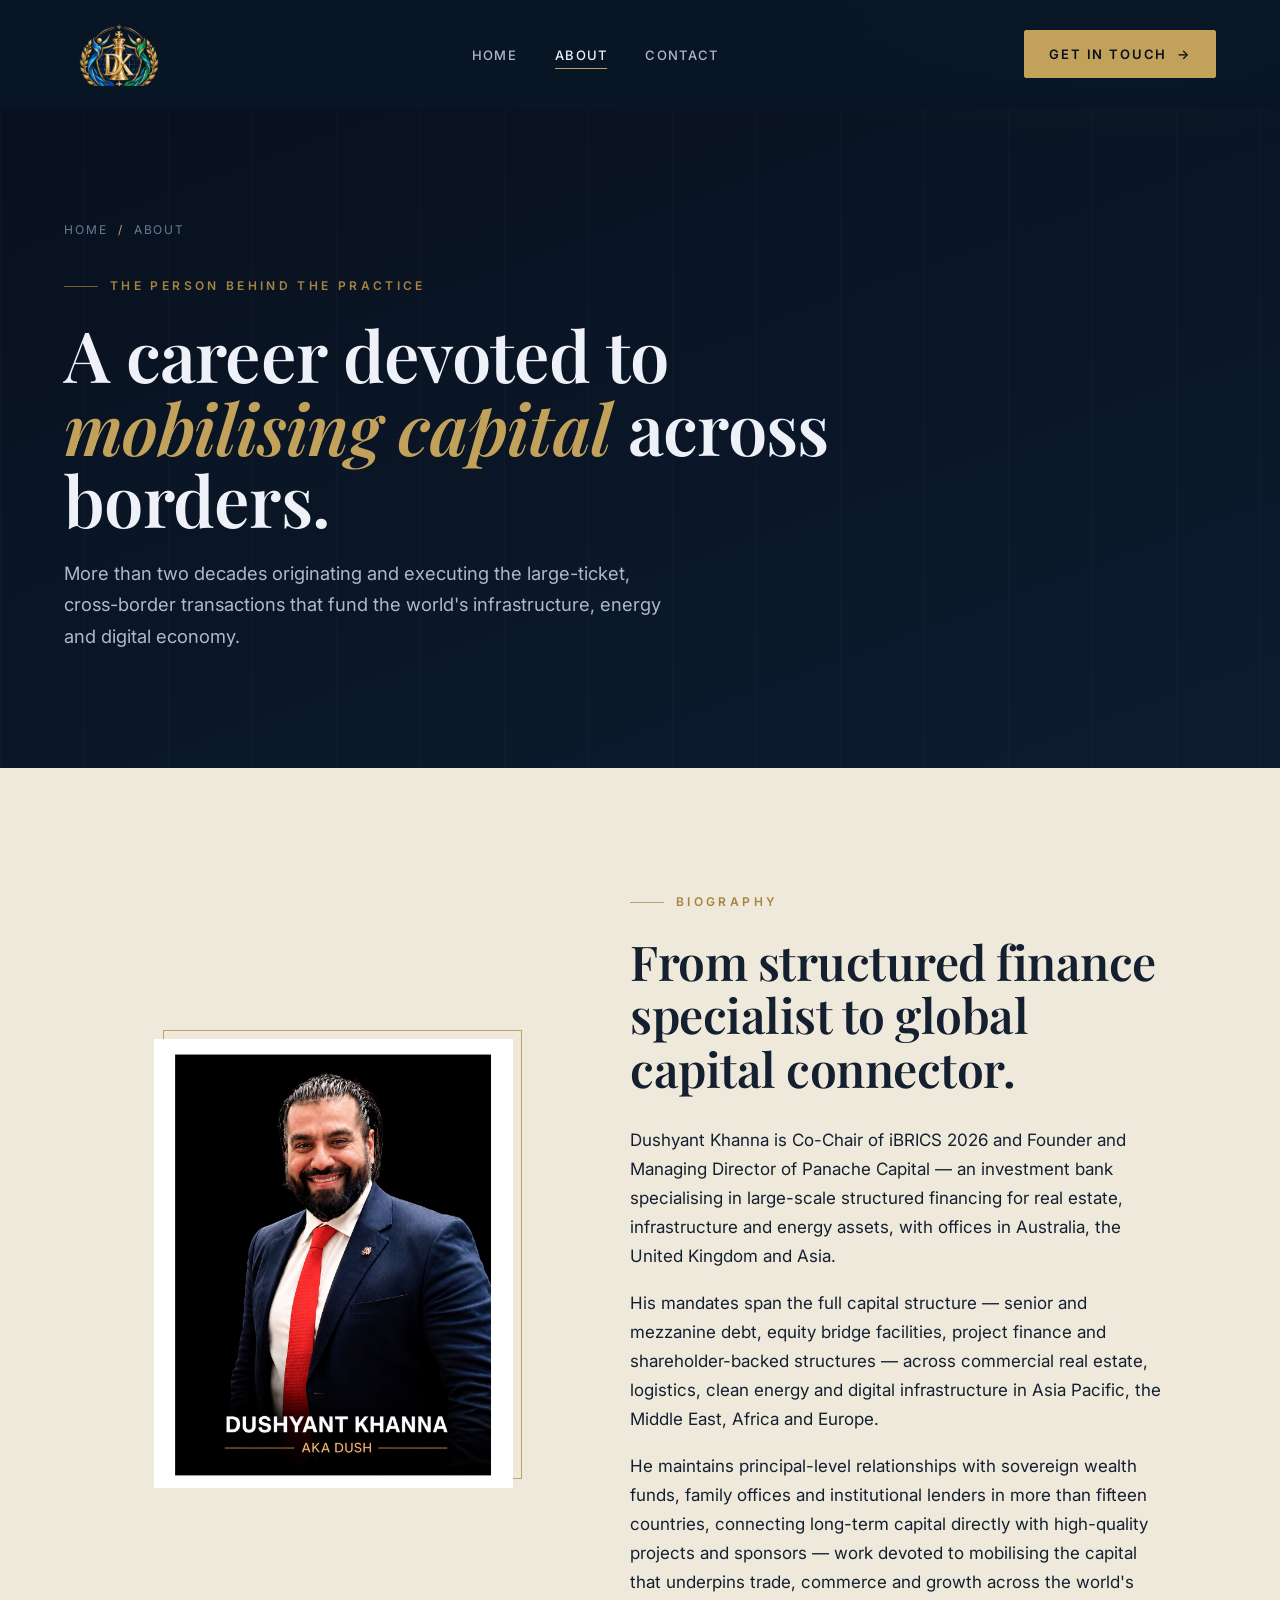
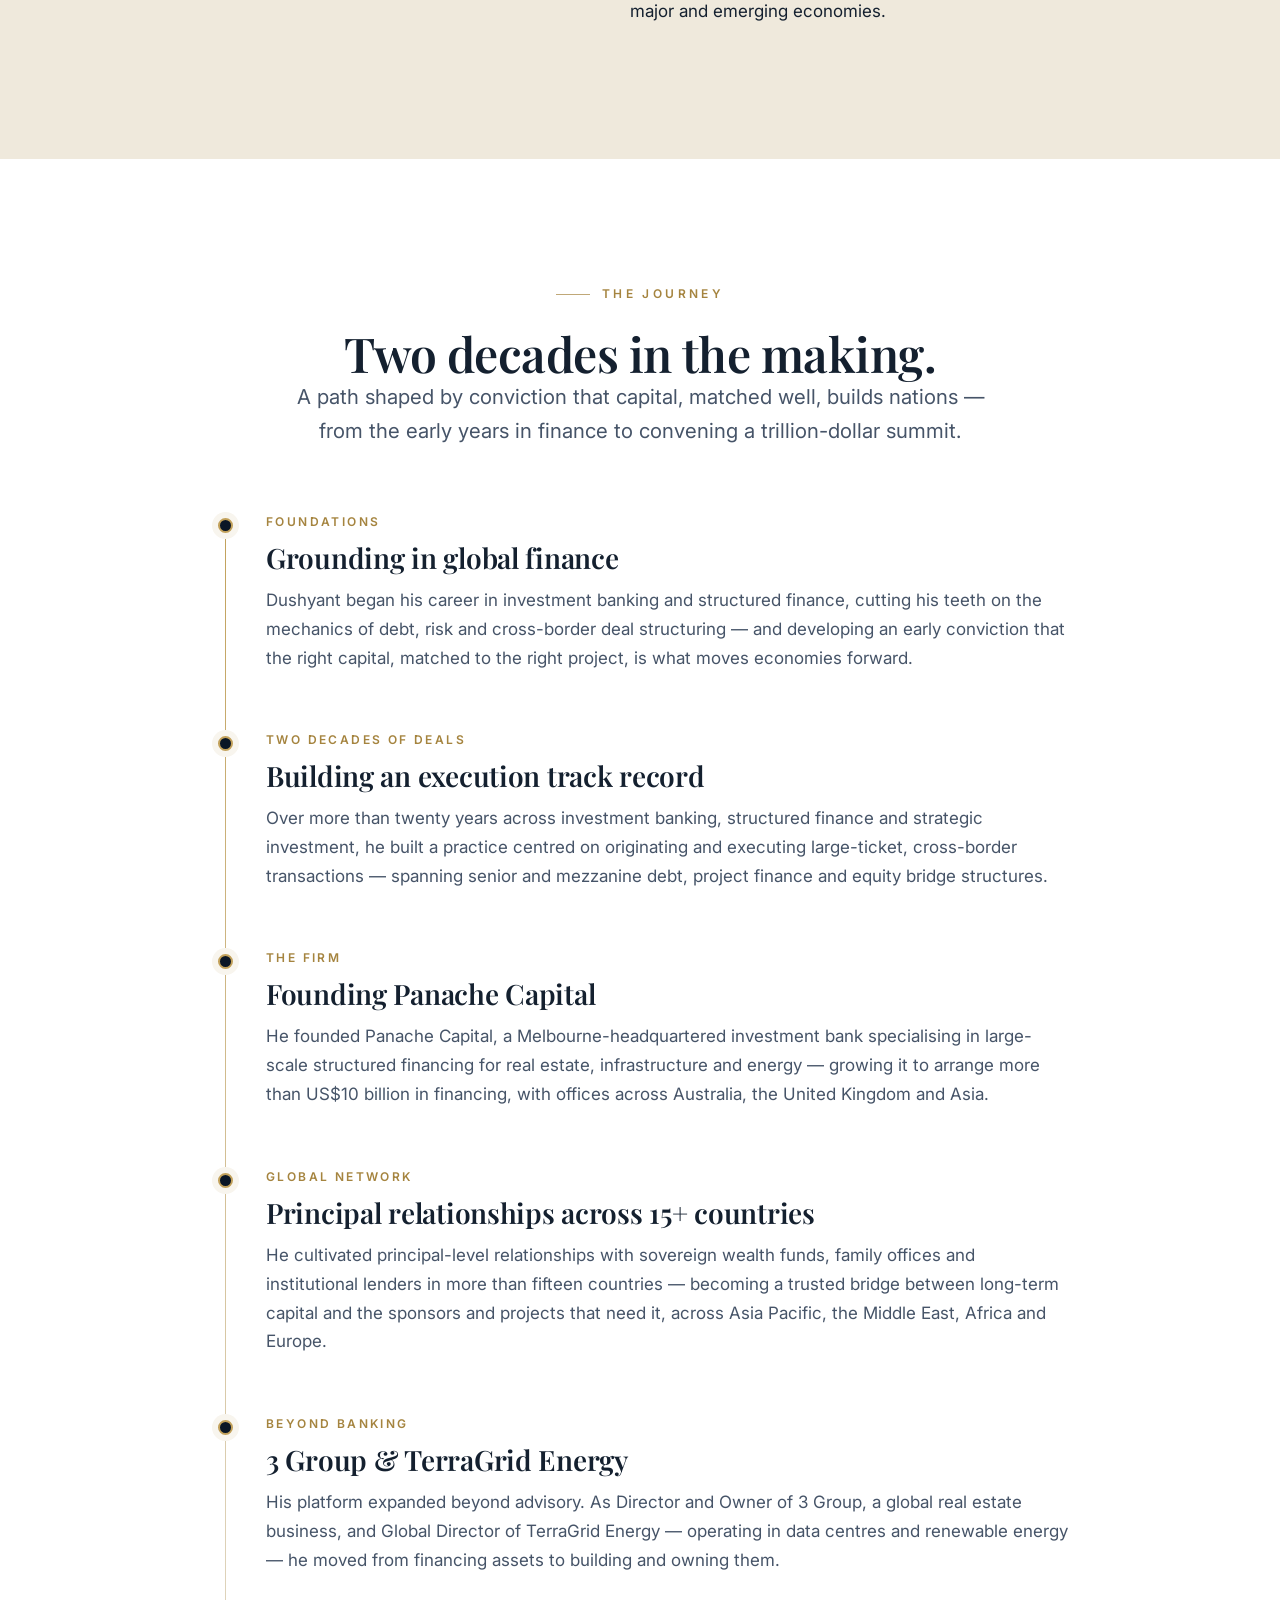
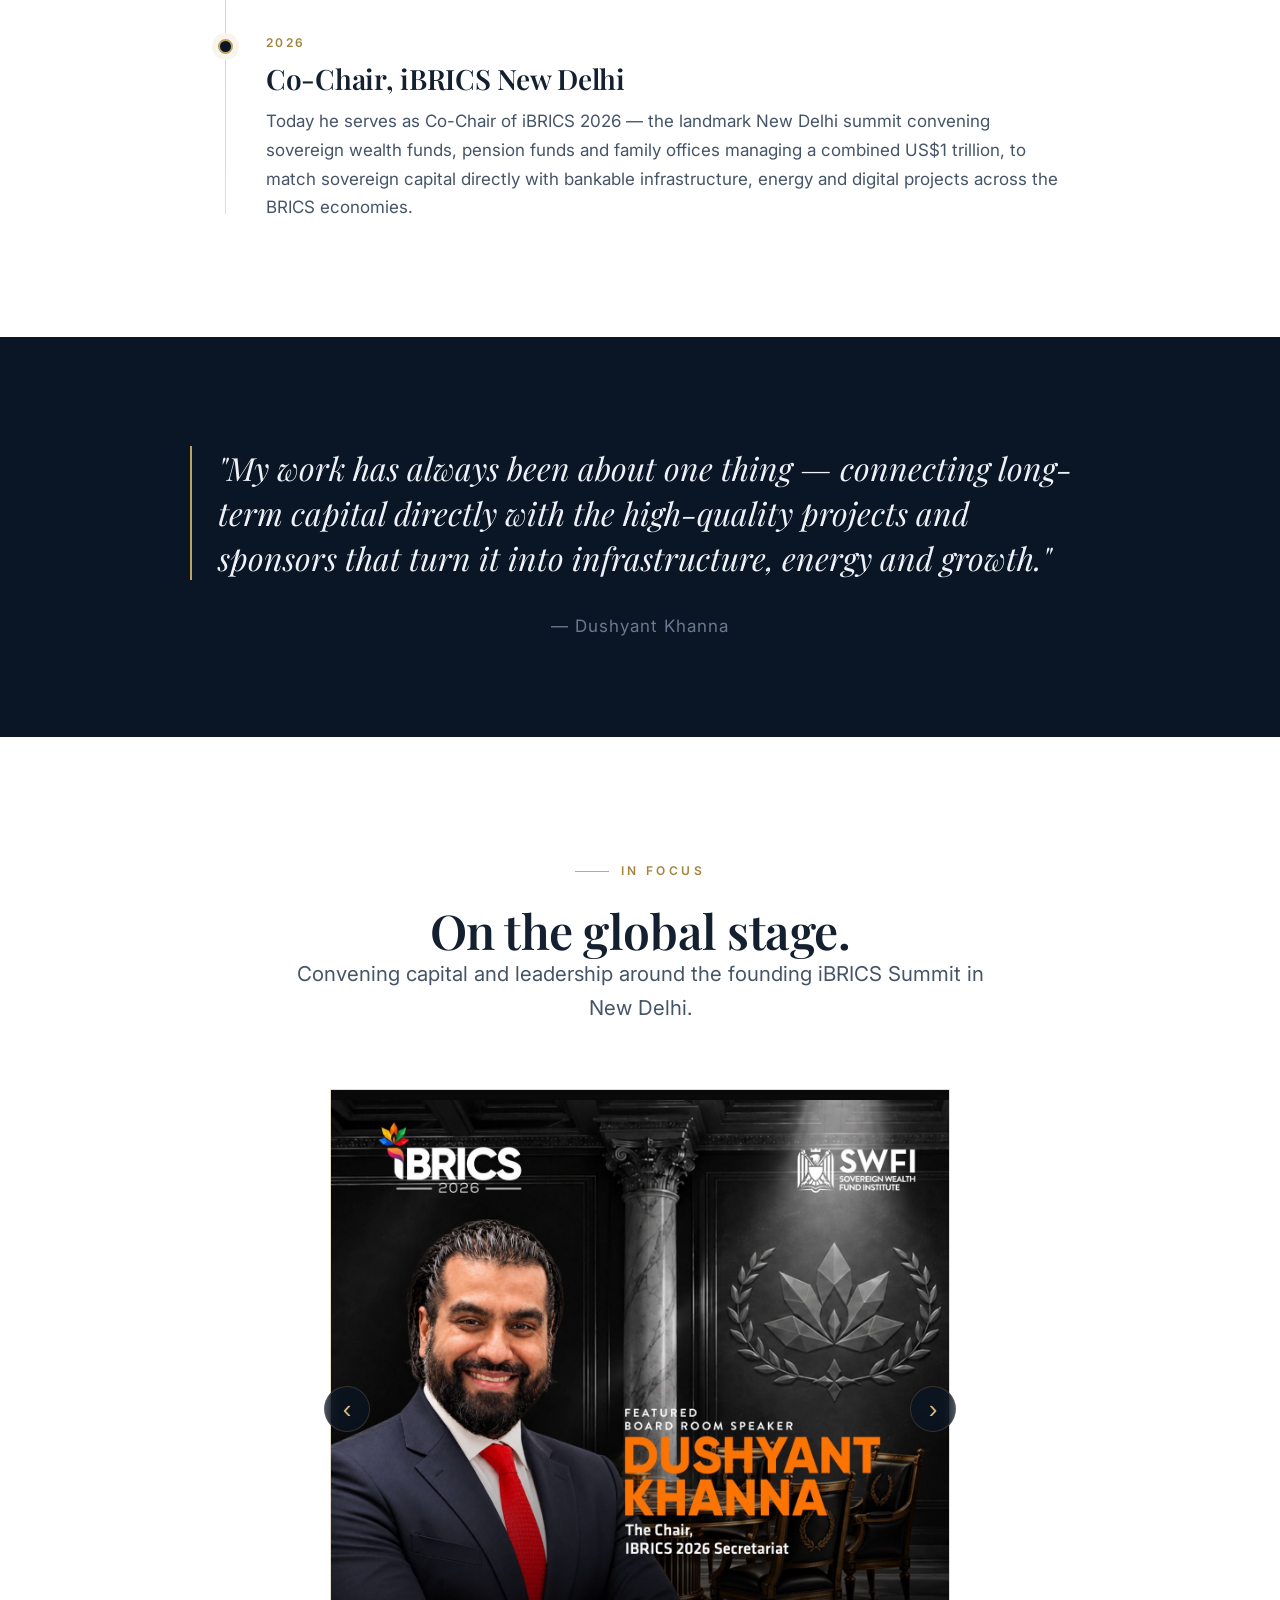
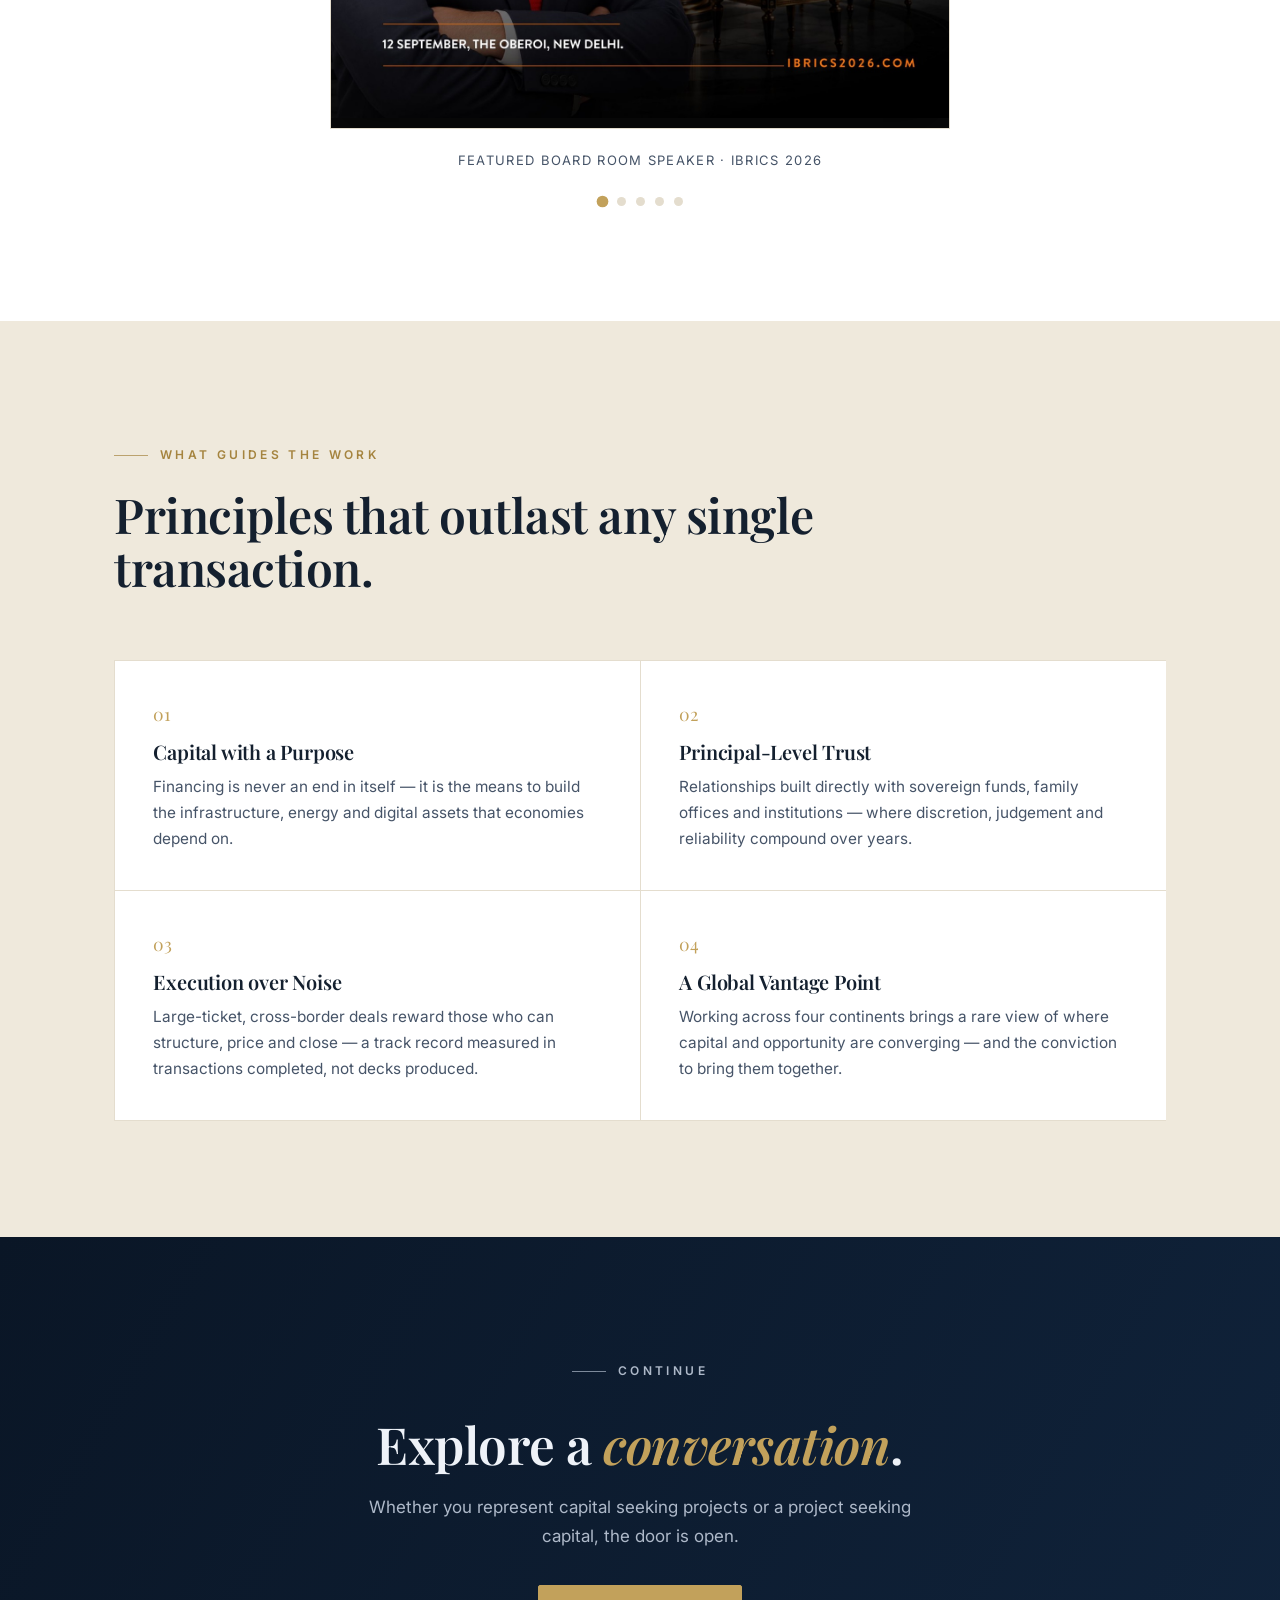
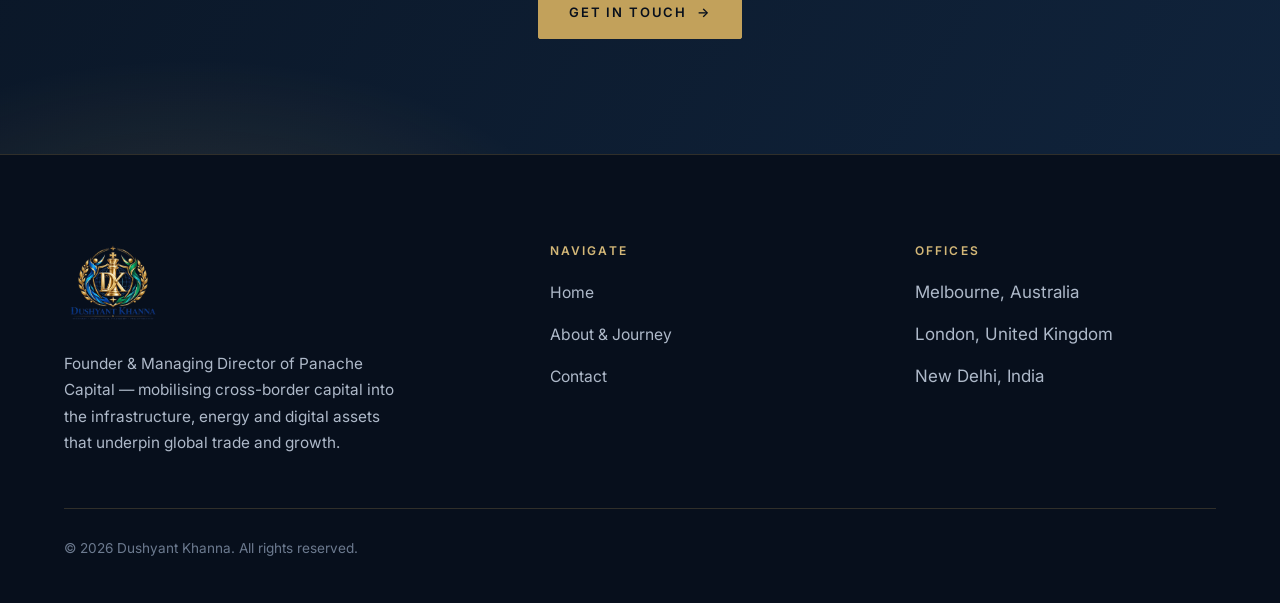
==== about.html @ 5a6652a2 "Navbar crest-crop logo for visibility; contact breadcrumb to top - Header logo now shows a crest-foc" ====
<!DOCTYPE html>
<html lang="en">
<head>
  <meta charset="UTF-8" />
  <meta name="viewport" content="width=device-width, initial-scale=1.0" />
  <title>About Dushyant Khanna — The Journey | Panache Capital · iBRICS 2026</title>
  <meta name="description" content="The life and career journey of Dushyant Khanna — two decades in investment banking and structured finance, founder of Panache Capital and Co-Chair of iBRICS 2026." />
  <meta name="keywords" content="Dushyant Khanna biography, about Dushyant Khanna, Dushyant Khanna Panache Capital, iBRICS 2026 Co-Chair, Dushyant Khanna investment banker, Dush Khanna, 3 Group, TerraGrid Energy" />
  <meta name="author" content="Dushyant Khanna" />
  <meta name="robots" content="index, follow" />
  <link rel="canonical" href="https://dushyantkhanna.com/about.html" />

  <!-- Open Graph -->
  <meta property="og:type" content="profile" />
  <meta property="og:site_name" content="Dushyant Khanna" />
  <meta property="og:title" content="About Dushyant Khanna — The Journey | Panache Capital · iBRICS 2026" />
  <meta property="og:description" content="Two decades mobilising cross-border capital — the journey of Dushyant Khanna, founder of Panache Capital and Co-Chair of iBRICS 2026." />
  <meta property="og:url" content="https://dushyantkhanna.com/about.html" />
  <meta property="og:image" content="https://dushyantkhanna.com/assets/og-image.jpg" />
  <meta property="og:image:width" content="1200" />
  <meta property="og:image:height" content="630" />

  <!-- Twitter -->
  <meta name="twitter:card" content="summary_large_image" />
  <meta name="twitter:title" content="About Dushyant Khanna — The Journey" />
  <meta name="twitter:description" content="The journey of Dushyant Khanna — founder of Panache Capital and Co-Chair of iBRICS 2026." />
  <meta name="twitter:image" content="https://dushyantkhanna.com/assets/og-image.jpg" />

  <!-- Structured data — add verified profile URLs (LinkedIn, X, etc.) to "sameAs" for stronger results -->
  <script type="application/ld+json">
  {
    "@context": "https://schema.org",
    "@type": "Person",
    "name": "Dushyant Khanna",
    "alternateName": "Dush Khanna",
    "url": "https://dushyantkhanna.com/",
    "image": "https://dushyantkhanna.com/assets/portrait.jpg",
    "jobTitle": "Founder & Managing Director",
    "worksFor": { "@type": "Organization", "name": "Panache Capital" },
    "affiliation": [
      { "@type": "Organization", "name": "iBRICS 2026" },
      { "@type": "Organization", "name": "3 Group" },
      { "@type": "Organization", "name": "TerraGrid Energy" }
    ],
    "knowsAbout": ["Investment Banking", "Structured Finance", "Project Finance", "Sovereign Wealth", "Cross-border Capital", "Infrastructure Finance", "Energy Finance", "Real Estate Finance"],
    "description": "Co-Chair of iBRICS 2026 and Founder & Managing Director of Panache Capital, an investment bank arranging large-scale structured financing for real estate, infrastructure and energy.",
    "sameAs": []
  }
  </script>
  <link rel="icon" type="image/svg+xml" href="assets/favicon.svg" />
  <link rel="preconnect" href="https://fonts.googleapis.com" />
  <link rel="preconnect" href="https://fonts.gstatic.com" crossorigin />
  <link href="https://fonts.googleapis.com/css2?family=Playfair+Display:ital,wght@0,500;0,600;0,700;1,500;1,600&family=Inter:wght@400;500;600&display=swap" rel="stylesheet" />
  <link rel="stylesheet" href="css/styles.css?v=7" />
</head>
<body>

  <!-- ==================  HEADER  ================== -->
  <header class="site-header site-header--solid">
    <div class="container container--wide">
      <nav class="nav" aria-label="Primary">
        <a class="brand" href="index.html" aria-label="Dushyant Khanna — home">
          <img class="brand__logo" src="assets/logo.png" alt="Dushyant Khanna" />
        </a>
        <ul class="nav__menu">
          <li><a class="nav__link" href="index.html">Home</a></li>
          <li><a class="nav__link" href="about.html" aria-current="page">About</a></li>
          <li><a class="nav__link" href="contact.html">Contact</a></li>
        </ul>
        <div class="nav__cta">
          <a class="btn" href="contact.html">Get in touch <span class="arrow">&rarr;</span></a>
        </div>
        <button class="nav__toggle" aria-label="Open menu" aria-expanded="false" aria-controls="mobile-nav">
          <span></span><span></span><span></span>
        </button>
      </nav>
    </div>
  </header>

  <div class="site-nav-mobile" id="mobile-nav">
    <ul>
      <li><a href="index.html">Home</a></li>
      <li><a href="about.html" aria-current="page">About</a></li>
      <li><a href="contact.html">Contact</a></li>
    </ul>
    <a class="btn" href="contact.html">Get in touch <span class="arrow">&rarr;</span></a>
  </div>

  <main>
    <!-- ==================  PAGE HERO  ================== -->
    <section class="page-hero">
      <div class="container container--wide">
        <div class="page-hero__inner">
          <nav class="breadcrumb reveal" aria-label="Breadcrumb">
            <a href="index.html">Home</a><span class="sep">/</span><span>About</span>
          </nav>
          <p class="overline reveal">The Person Behind the Practice</p>
          <h1 class="page-hero__title reveal" data-delay="1">
            A career devoted to <span class="accent">mobilising capital</span> across borders.
          </h1>
          <p class="page-hero__desc reveal" data-delay="2">
            More than two decades originating and executing the large-ticket,
            cross-border transactions that fund the world's infrastructure, energy
            and digital economy.
          </p>
        </div>
      </div>
    </section>

    <!-- ==================  BIOGRAPHY  ================== -->
    <section class="section bg-cream">
      <div class="container">
        <div class="split">
          <div class="split__media reveal">
            <figure class="figure figure--framed">
              <img src="assets/portrait-brand.jpg" alt="Dushyant Khanna — Founder &amp; Managing Director, Panache Capital"
                   onerror="this.onerror=null;this.src='assets/portrait.svg';" />
            </figure>
          </div>
          <div class="split__body reveal" data-delay="1">
            <p class="overline">Biography</p>
            <h2 class="h2" style="margin-bottom:30px;">From structured finance specialist to global capital connector.</h2>
            <p>
              Dushyant Khanna is Co-Chair of iBRICS 2026 and Founder and Managing
              Director of Panache Capital — an investment bank specialising in
              large-scale structured financing for real estate, infrastructure and
              energy assets, with offices in Australia, the United Kingdom and Asia.
            </p>
            <p>
              His mandates span the full capital structure — senior and mezzanine debt,
              equity bridge facilities, project finance and shareholder-backed
              structures — across commercial real estate, logistics, clean energy and
              digital infrastructure in Asia Pacific, the Middle East, Africa and Europe.
            </p>
            <p>
              He maintains principal-level relationships with sovereign wealth funds,
              family offices and institutional lenders in more than fifteen countries,
              connecting long-term capital directly with high-quality projects and
              sponsors — work devoted to mobilising the capital that underpins trade,
              commerce and growth across the world's major and emerging economies.
            </p>
          </div>
        </div>
      </div>
    </section>

    <!-- ==================  TIMELINE / JOURNEY  ================== -->
    <section class="section bg-paper">
      <div class="container">
        <div class="section-head section-head--center reveal">
          <p class="overline overline--center">The Journey</p>
          <h2 class="h2">Two decades in the making.</h2>
          <p class="lead">
            A path shaped by conviction that capital, matched well, builds nations —
            from the early years in finance to convening a trillion-dollar summit.
          </p>
        </div>

        <div class="timeline">
          <div class="tl-item reveal">
            <div class="tl-phase">Foundations</div>
            <h3 class="tl-title">Grounding in global finance</h3>
            <p class="tl-text">
              Dushyant began his career in investment banking and structured finance,
              cutting his teeth on the mechanics of debt, risk and cross-border deal
              structuring — and developing an early conviction that the right capital,
              matched to the right project, is what moves economies forward.
            </p>
          </div>

          <div class="tl-item reveal">
            <div class="tl-phase">Two Decades of Deals</div>
            <h3 class="tl-title">Building an execution track record</h3>
            <p class="tl-text">
              Over more than twenty years across investment banking, structured finance
              and strategic investment, he built a practice centred on originating and
              executing large-ticket, cross-border transactions — spanning senior and
              mezzanine debt, project finance and equity bridge structures.
            </p>
          </div>

          <div class="tl-item reveal">
            <div class="tl-phase">The Firm</div>
            <h3 class="tl-title">Founding Panache Capital</h3>
            <p class="tl-text">
              He founded Panache Capital, a Melbourne-headquartered investment bank
              specialising in large-scale structured financing for real estate,
              infrastructure and energy — growing it to arrange more than US$10 billion
              in financing, with offices across Australia, the United Kingdom and Asia.
            </p>
          </div>

          <div class="tl-item reveal">
            <div class="tl-phase">Global Network</div>
            <h3 class="tl-title">Principal relationships across 15+ countries</h3>
            <p class="tl-text">
              He cultivated principal-level relationships with sovereign wealth funds,
              family offices and institutional lenders in more than fifteen countries —
              becoming a trusted bridge between long-term capital and the sponsors and
              projects that need it, across Asia Pacific, the Middle East, Africa and Europe.
            </p>
          </div>

          <div class="tl-item reveal">
            <div class="tl-phase">Beyond Banking</div>
            <h3 class="tl-title">3 Group &amp; TerraGrid Energy</h3>
            <p class="tl-text">
              His platform expanded beyond advisory. As Director and Owner of 3 Group, a
              global real estate business, and Global Director of TerraGrid Energy —
              operating in data centres and renewable energy — he moved from financing
              assets to building and owning them.
            </p>
          </div>

          <div class="tl-item reveal">
            <div class="tl-phase">2026</div>
            <h3 class="tl-title">Co-Chair, iBRICS New Delhi</h3>
            <p class="tl-text">
              Today he serves as Co-Chair of iBRICS 2026 — the landmark New Delhi summit
              convening sovereign wealth funds, pension funds and family offices managing
              a combined US$1 trillion, to match sovereign capital directly with bankable
              infrastructure, energy and digital projects across the BRICS economies.
            </p>
          </div>
        </div>
      </div>
    </section>

    <!-- ==================  PULL QUOTE  ================== -->
    <section class="section--tight bg-dark">
      <div class="container">
        <blockquote class="pull-quote reveal" style="max-width:900px;margin-inline:auto;text-align:left;">
          "My work has always been about one thing — connecting long-term capital
          directly with the high-quality projects and sponsors that turn it into
          infrastructure, energy and growth."
        </blockquote>
        <p class="reveal" data-delay="1" style="text-align:center;margin-top:26px;color:var(--on-dark-faint);letter-spacing:0.06em;">
          — Dushyant Khanna
        </p>
      </div>
    </section>

    <!-- ==================  IN FOCUS / GALLERY  ================== -->
    <section class="section bg-paper">
      <div class="container container--wide">
        <div class="section-head section-head--center reveal">
          <p class="overline overline--center">In Focus</p>
          <h2 class="h2">On the global stage.</h2>
          <p class="lead">
            Convening capital and leadership around the founding iBRICS Summit in New Delhi.
          </p>
        </div>
        <div class="carousel reveal" data-carousel tabindex="0" aria-roledescription="carousel" aria-label="Engagements and appearances">
          <div class="carousel__viewport">
            <div class="carousel__track">

              <figure class="carousel__slide">
                <div class="carousel__media" style="--slide-img:url('assets/ibrics-speaker.jpg')">
                  <img src="assets/ibrics-speaker.jpg"
                       alt="Official iBRICS 2026 graphic — Dushyant Khanna, Featured Board Room Speaker" />
                </div>
                <figcaption class="carousel__caption">Featured Board Room Speaker &middot; iBRICS 2026</figcaption>
              </figure>

              <figure class="carousel__slide">
                <div class="carousel__media" style="--slide-img:url('assets/inbl.jpg')">
                  <img src="assets/inbl.jpg" alt="Dushyant Khanna, CCO &amp; Founder of INBL Pro League" />
                </div>
                <figcaption class="carousel__caption">CCO &amp; Founder of INBL Pro League</figcaption>
              </figure>

              <figure class="carousel__slide">
                <div class="carousel__media" style="--slide-img:url('assets/with-russia-dpm.jpg')">
                  <img src="assets/with-russia-dpm.jpg"
                       alt="Dushyant Khanna with the Deputy Prime Minister of Russia" />
                </div>
                <figcaption class="carousel__caption">With the Deputy Prime Minister of Russia &#127479;&#127482;</figcaption>
              </figure>

              <figure class="carousel__slide">
                <div class="carousel__media" style="--slide-img:url('assets/with-australia-pm.jpg')">
                  <img src="assets/with-australia-pm.jpg" alt="Dushyant Khanna with the Prime Minister of Australia" />
                </div>
                <figcaption class="carousel__caption">With the Prime Minister of Australia &#127462;&#127482;</figcaption>
              </figure>

              <figure class="carousel__slide">
                <div class="carousel__media" style="--slide-img:url('assets/inbl-rannvijay.jpg')">
                  <img src="assets/inbl-rannvijay.jpg" alt="Dushyant Khanna with Rannvijay Singha at the INBL Pro League" />
                </div>
                <figcaption class="carousel__caption">With Rannvijay Singha &middot; INBL Pro League</figcaption>
              </figure>

              <!-- BRICS INDIA 2026 photo (with Lakshmi Narayanan) is in the folder too — ready to add on request:
              <figure class="carousel__slide">
                <div class="carousel__media" style="--slide-img:url('assets/brics-narayanan.jpg')">
                  <img src="assets/brics-narayanan.jpg" alt="Dushyant Khanna with Lakshmi Narayanan at BRICS India 2026" />
                </div>
                <figcaption class="carousel__caption">With Lakshmi Narayanan, Chairman of SWFI &amp; Lead Co-Chair, iBRICS 2026</figcaption>
              </figure>
              -->

            </div>
          </div>
          <button class="carousel__btn carousel__btn--prev" type="button" aria-label="Previous">&#8249;</button>
          <button class="carousel__btn carousel__btn--next" type="button" aria-label="Next">&#8250;</button>
          <div class="carousel__dots"></div>
        </div>
      </div>
    </section>

    <!-- ==================  PRINCIPLES  ================== -->
    <section class="section bg-cream">
      <div class="container">
        <div class="section-head reveal">
          <p class="overline">What Guides the Work</p>
          <h2 class="h2">Principles that outlast any single transaction.</h2>
        </div>
        <div class="principles">
          <div class="principle reveal">
            <div class="principle__no">01</div>
            <h3 class="principle__title">Capital with a Purpose</h3>
            <p class="principle__text">
              Financing is never an end in itself — it is the means to build the
              infrastructure, energy and digital assets that economies depend on.
            </p>
          </div>
          <div class="principle reveal" data-delay="1">
            <div class="principle__no">02</div>
            <h3 class="principle__title">Principal-Level Trust</h3>
            <p class="principle__text">
              Relationships built directly with sovereign funds, family offices and
              institutions — where discretion, judgement and reliability compound over years.
            </p>
          </div>
          <div class="principle reveal">
            <div class="principle__no">03</div>
            <h3 class="principle__title">Execution over Noise</h3>
            <p class="principle__text">
              Large-ticket, cross-border deals reward those who can structure, price and
              close — a track record measured in transactions completed, not decks produced.
            </p>
          </div>
          <div class="principle reveal" data-delay="1">
            <div class="principle__no">04</div>
            <h3 class="principle__title">A Global Vantage Point</h3>
            <p class="principle__text">
              Working across four continents brings a rare view of where capital and
              opportunity are converging — and the conviction to bring them together.
            </p>
          </div>
        </div>
      </div>
    </section>

    <!-- ==================  CTA BAND  ================== -->
    <section class="section cta-band">
      <div class="container">
        <div class="reveal">
          <p class="overline overline--center">Continue</p>
          <h2 class="cta-band__title">Explore a <span class="accent">conversation</span>.</h2>
          <p>
            Whether you represent capital seeking projects or a project seeking capital,
            the door is open.
          </p>
          <a class="btn" href="contact.html">Get in touch <span class="arrow">&rarr;</span></a>
        </div>
      </div>
    </section>
  </main>

  <!-- ==================  FOOTER  ================== -->
  <footer class="site-footer">
    <div class="container container--wide">
      <div class="footer-top">
        <div class="footer-brand">
          <a class="brand" href="index.html">
            <img class="brand__logo" src="assets/logo.png" alt="Dushyant Khanna" />
          </a>
          <p>
            Founder &amp; Managing Director of Panache Capital — mobilising cross-border
            capital into the infrastructure, energy and digital assets that underpin
            global trade and growth.
          </p>
        </div>
        <div class="footer-col">
          <h4>Navigate</h4>
          <ul>
            <li><a href="index.html">Home</a></li>
            <li><a href="about.html">About &amp; Journey</a></li>
            <li><a href="contact.html">Contact</a></li>
          </ul>
        </div>
        <div class="footer-col">
          <h4>Offices</h4>
          <ul>
            <li>Melbourne, Australia</li>
            <li>London, United Kingdom</li>
            <li>New Delhi, India</li>
          </ul>
        </div>
      </div>
      <div class="footer-bottom">
        <p>&copy; <span data-year>2026</span> Dushyant Khanna. All rights reserved.</p>
      </div>
    </div>
  </footer>

  <script src="js/main.js?v=2"></script>
</body>
</html>
---- css/styles.css ----
/* =========================================================================
   DUSHYANT KHANNA — Personal Brand Website
   Shared design system & styles
   Palette: Midnight Navy + Champagne Gold + Ivory
   Type: Playfair Display (editorial serif) + Inter (modern sans)
   ========================================================================= */

/* ----------  Design Tokens  ---------- */
:root {
  /* Brand colours */
  --navy-950: #070f1c;
  --navy-900: #0a1626;
  --navy-850: #0d1c30;
  --navy-800: #10233b;
  --navy-700: #16304f;
  --navy-600: #1e3d63;

  --ivory: #f8f5ee;
  --cream: #efe9dc;
  --paper: #ffffff;

  --gold: #c2a15b;
  --gold-bright: #d4b878;
  --gold-deep: #a5843f;

  --ink: #14202f;      /* primary text on light */
  --slate: #465468;    /* secondary text on light */
  --muted: #7c8798;    /* tertiary text */
  --line: #e4ddce;     /* hairlines on light */

  --on-dark: #eef2f8;         /* primary text on dark */
  --on-dark-soft: #aeb9c9;    /* secondary text on dark */
  --on-dark-faint: #6c7a8f;   /* tertiary text on dark */
  --line-dark: rgba(194, 161, 91, 0.22);

  /* Type */
  --serif: "Playfair Display", "Times New Roman", serif;
  --sans: "Inter", -apple-system, BlinkMacSystemFont, "Segoe UI", sans-serif;

  /* Rhythm */
  --container: 1180px;
  --container-wide: 1320px;
  --gutter: clamp(20px, 5vw, 64px);
  --section-y: clamp(72px, 9vw, 140px);

  --radius: 4px;
  --radius-lg: 8px;

  --shadow-sm: 0 2px 10px rgba(10, 22, 38, 0.06);
  --shadow-md: 0 18px 40px -18px rgba(10, 22, 38, 0.28);
  --shadow-lg: 0 40px 80px -30px rgba(7, 15, 28, 0.55);

  --ease: cubic-bezier(0.22, 1, 0.36, 1);
}

/* ----------  Reset & Base  ---------- */
*,
*::before,
*::after { box-sizing: border-box; }

html {
  scroll-behavior: smooth;
  -webkit-text-size-adjust: 100%;
}

body {
  margin: 0;
  font-family: var(--sans);
  font-size: 17px;
  line-height: 1.7;
  color: var(--ink);
  background: var(--ivory);
  -webkit-font-smoothing: antialiased;
  -moz-osx-font-smoothing: grayscale;
  overflow-x: hidden;
}

img { max-width: 100%; display: block; }

a { color: inherit; text-decoration: none; }

h1, h2, h3, h4 {
  font-family: var(--serif);
  font-weight: 600;
  line-height: 1.12;
  letter-spacing: -0.01em;
  margin: 0;
  color: var(--ink);
}

p { margin: 0 0 1.1em; }

::selection { background: var(--gold); color: var(--navy-950); }

/* ----------  Layout helpers  ---------- */
.container {
  width: 100%;
  max-width: var(--container);
  margin-inline: auto;
  padding-inline: var(--gutter);
}
.container--wide { max-width: var(--container-wide); }

.section { padding-block: var(--section-y); }
.section--tight { padding-block: clamp(56px, 6vw, 96px); }

.bg-dark { background: var(--navy-900); color: var(--on-dark); }
.bg-dark h1, .bg-dark h2, .bg-dark h3, .bg-dark h4,
.hero h1, .hero h2, .hero h3,
.page-hero h1, .page-hero h2, .page-hero h3,
.feature-band h1, .feature-band h2, .feature-band h3,
.cta-band h1, .cta-band h2, .cta-band h3 { color: var(--on-dark); }
.bg-cream { background: var(--cream); }
.bg-paper { background: var(--paper); }

/* ----------  Shared type components  ---------- */
.overline {
  display: inline-flex;
  align-items: center;
  gap: 12px;
  font-family: var(--sans);
  font-size: 12px;
  font-weight: 600;
  letter-spacing: 0.28em;
  text-transform: uppercase;
  color: var(--gold-deep);
  margin: 0 0 22px;
}
.bg-dark .overline { color: var(--gold-bright); }
.overline::before {
  content: "";
  width: 34px;
  height: 1px;
  background: currentColor;
  opacity: 0.7;
}
.overline--center { justify-content: center; }

.display {
  font-size: clamp(2.4rem, 6vw, 4.2rem);
  line-height: 1.05;
}
.h2 { font-size: clamp(2rem, 4vw, 3rem); }
.h3 { font-size: clamp(1.35rem, 2.4vw, 1.7rem); }

.lead {
  font-size: clamp(1.08rem, 1.6vw, 1.3rem);
  line-height: 1.65;
  color: var(--slate);
}
.bg-dark .lead { color: var(--on-dark-soft); }

.section-head { max-width: 720px; margin-bottom: clamp(40px, 5vw, 64px); }
.section-head--full { max-width: none; }
.section-head--center { margin-inline: auto; text-align: center; }

.text-gold { color: var(--gold); }

/* ----------  Buttons  ---------- */
.btn {
  --btn-bg: var(--gold);
  --btn-fg: var(--navy-950);
  display: inline-flex;
  align-items: center;
  gap: 10px;
  padding: 15px 30px;
  font-family: var(--sans);
  font-size: 13px;
  font-weight: 600;
  letter-spacing: 0.14em;
  text-transform: uppercase;
  background: var(--btn-bg);
  color: var(--btn-fg);
  border: 1px solid var(--btn-bg);
  border-radius: 2px;
  cursor: pointer;
  transition: transform 0.4s var(--ease), background 0.3s var(--ease),
    color 0.3s var(--ease), box-shadow 0.4s var(--ease);
}
.btn:hover {
  transform: translateY(-3px);
  box-shadow: 0 16px 30px -14px rgba(194, 161, 91, 0.6);
}
.btn .arrow { transition: transform 0.4s var(--ease); }
.btn:hover .arrow { transform: translateX(5px); }

.btn--ghost {
  --btn-bg: transparent;
  --btn-fg: var(--on-dark);
  border-color: var(--line-dark);
}
.btn--ghost:hover {
  background: rgba(194, 161, 91, 0.08);
  border-color: var(--gold);
  box-shadow: none;
}
.btn--outline-dark {
  --btn-bg: transparent;
  --btn-fg: var(--ink);
  border-color: rgba(20, 32, 47, 0.2);
}
.btn--outline-dark:hover {
  background: transparent;
  border-color: var(--gold);
  color: var(--gold-deep);
  box-shadow: none;
}

.textlink {
  display: inline-flex;
  align-items: center;
  gap: 8px;
  font-size: 13px;
  font-weight: 600;
  letter-spacing: 0.12em;
  text-transform: uppercase;
  color: var(--gold-deep);
  padding-bottom: 3px;
  border-bottom: 1px solid transparent;
  transition: border-color 0.3s var(--ease), gap 0.3s var(--ease);
}
.bg-dark .textlink { color: var(--gold-bright); }
.textlink:hover { border-color: currentColor; gap: 12px; }

/* ==========================================================================
   HEADER / NAV
   ========================================================================== */
.site-header {
  position: fixed;
  inset: 0 0 auto 0;
  z-index: 100;
  padding-block: 22px;
  transition: background 0.45s var(--ease), padding 0.45s var(--ease),
    box-shadow 0.45s var(--ease), border-color 0.45s var(--ease);
  border-bottom: 1px solid transparent;
}
.site-header.is-scrolled {
  background: rgba(9, 22, 38, 0.92);
  backdrop-filter: blur(14px);
  -webkit-backdrop-filter: blur(14px);
  padding-block: 14px;
  border-bottom-color: var(--line-dark);
}
/* On light (interior) pages the header starts solid */
.site-header--solid {
  background: rgba(9, 22, 38, 0.96);
  backdrop-filter: blur(14px);
  -webkit-backdrop-filter: blur(14px);
}

.nav {
  display: flex;
  align-items: center;
  justify-content: space-between;
  gap: 24px;
}

.brand {
  display: inline-flex;
  align-items: center;
  gap: 14px;
  color: var(--on-dark);
}
.brand__mark {
  width: 44px;
  height: 44px;
  display: grid;
  place-items: center;
  border: 1px solid var(--gold);
  color: var(--gold);
  font-family: var(--serif);
  font-size: 19px;
  font-weight: 600;
  letter-spacing: 0.02em;
  flex: none;
  transition: background 0.4s var(--ease), color 0.4s var(--ease);
}
.brand:hover .brand__mark { background: var(--gold); color: var(--navy-950); }
.brand__logo { height: clamp(50px, 6.2vw, 68px); width: auto; display: block; }
/* Header shows a crest-focused crop of the logo (name/tagline trimmed) for prominence */
.site-header .brand__logo {
  width: clamp(90px, 9vw, 110px);
  height: clamp(52px, 5.4vw, 64px);
  object-fit: cover;
  object-position: 50% 2%;
}
.footer-brand .brand__logo { height: 78px; }
.brand__text { display: flex; flex-direction: column; line-height: 1.1; }
.brand__name {
  font-family: var(--serif);
  font-size: 18px;
  font-weight: 600;
  letter-spacing: 0.02em;
}
.brand__role {
  font-size: 10px;
  font-weight: 600;
  letter-spacing: 0.2em;
  text-transform: uppercase;
  color: var(--gold-bright);
}

.nav__menu {
  display: flex;
  align-items: center;
  gap: 38px;
  list-style: none;
  margin: 0;
  padding: 0;
}
.nav__link {
  position: relative;
  font-size: 13px;
  font-weight: 500;
  letter-spacing: 0.1em;
  text-transform: uppercase;
  color: var(--on-dark-soft);
  padding-block: 6px;
  transition: color 0.3s var(--ease);
}
.nav__link::after {
  content: "";
  position: absolute;
  left: 0; bottom: 0;
  width: 100%;
  height: 1px;
  background: var(--gold);
  transform: scaleX(0);
  transform-origin: left;
  transition: transform 0.4s var(--ease);
}
.nav__link:hover,
.nav__link[aria-current="page"] { color: var(--on-dark); }
.nav__link:hover::after,
.nav__link[aria-current="page"]::after { transform: scaleX(1); }

.nav__cta { margin-left: 8px; }
.nav__cta .btn { padding: 12px 24px; }

/* Mobile toggle */
.nav__toggle {
  display: none;
  width: 44px; height: 44px;
  border: none;
  background: transparent;
  cursor: pointer;
  padding: 0;
  position: relative;
  z-index: 120;
}
.nav__toggle span {
  position: absolute;
  left: 9px; right: 9px;
  height: 1.5px;
  background: var(--on-dark);
  transition: transform 0.4s var(--ease), opacity 0.3s var(--ease);
}
.nav__toggle span:nth-child(1) { top: 15px; }
.nav__toggle span:nth-child(2) { top: 22px; }
.nav__toggle span:nth-child(3) { top: 29px; }
body.nav-open .nav__toggle span:nth-child(1) { transform: translateY(7px) rotate(45deg); }
body.nav-open .nav__toggle span:nth-child(2) { opacity: 0; }
body.nav-open .nav__toggle span:nth-child(3) { transform: translateY(-7px) rotate(-45deg); }

/* ==========================================================================
   HERO
   ========================================================================== */
.hero {
  position: relative;
  min-height: 100svh;
  display: flex;
  align-items: center;
  padding-top: 120px;
  padding-bottom: 60px;
  background:
    radial-gradient(1200px 600px at 82% -10%, rgba(194, 161, 91, 0.16), transparent 60%),
    radial-gradient(900px 500px at 0% 110%, rgba(30, 61, 99, 0.5), transparent 55%),
    linear-gradient(160deg, var(--navy-950), var(--navy-850) 55%, var(--navy-900));
  color: var(--on-dark);
  overflow: hidden;
}
.hero::before {
  /* fine engraved lines texture */
  content: "";
  position: absolute; inset: 0;
  background-image: repeating-linear-gradient(
    90deg, rgba(255,255,255,0.02) 0 1px, transparent 1px 84px);
  pointer-events: none;
}
.hero__inner {
  position: relative;
  display: grid;
  grid-template-columns: 1.15fr 0.85fr;
  gap: clamp(32px, 6vw, 80px);
  align-items: center;
  width: 100%;
}
.hero__eyebrow {
  color: var(--gold-bright);
  margin-bottom: 26px;
}
.hero__title {
  font-size: clamp(2.9rem, 7vw, 5.4rem);
  line-height: 1.02;
  letter-spacing: -0.02em;
  margin-bottom: 22px;
}
.hero__title .accent { font-style: italic; color: var(--gold); }
.hero__subtitle {
  font-family: var(--sans);
  font-size: clamp(0.95rem, 1.4vw, 1.05rem);
  font-weight: 500;
  letter-spacing: 0.16em;
  text-transform: uppercase;
  color: var(--on-dark-soft);
  margin-bottom: 30px;
}
.hero__subtitle .divider { color: var(--gold); margin-inline: 12px; }
.hero__desc {
  max-width: 540px;
  font-size: 1.12rem;
  color: var(--on-dark-soft);
  margin-bottom: 38px;
}
.hero__actions { display: flex; flex-wrap: wrap; gap: 16px; }

/* Portrait */
.hero__portrait { position: relative; justify-self: center; }
.portrait-frame {
  position: relative;
  width: min(400px, 78vw);
  aspect-ratio: 4 / 5;
}
.portrait-frame img {
  width: 100%; height: 100%;
  object-fit: cover;
  position: relative;
  z-index: 2;
  filter: grayscale(0.12) contrast(1.02);
}
.portrait-frame::before {
  content: "";
  position: absolute;
  inset: 10px -10px -10px 10px;
  border: 1px solid var(--gold);
  z-index: 1;
}
.portrait-frame::after {
  content: "";
  position: absolute;
  inset: 0;
  box-shadow: inset 0 0 0 1px rgba(255,255,255,0.08);
  z-index: 3;
  pointer-events: none;
}
.portrait-badge {
  position: absolute;
  left: -26px; bottom: 34px;
  z-index: 4;
  background: var(--navy-950);
  border: 1px solid var(--line-dark);
  padding: 14px 20px;
  display: flex;
  flex-direction: column;
  box-shadow: var(--shadow-lg);
}
.portrait-badge strong {
  font-family: var(--serif);
  font-size: 1.5rem;
  color: var(--gold);
  line-height: 1;
}
.portrait-badge span {
  font-size: 10px;
  letter-spacing: 0.18em;
  text-transform: uppercase;
  color: var(--on-dark-soft);
  margin-top: 6px;
}

.hero__scroll {
  position: absolute;
  left: 50%; bottom: 26px;
  transform: translateX(-50%);
  display: flex;
  flex-direction: column;
  align-items: center;
  gap: 10px;
  font-size: 10px;
  letter-spacing: 0.24em;
  text-transform: uppercase;
  color: var(--on-dark-faint);
}
.hero__scroll .line {
  width: 1px; height: 46px;
  background: linear-gradient(var(--gold), transparent);
  animation: scrollLine 2.4s var(--ease) infinite;
}
@keyframes scrollLine {
  0% { transform: scaleY(0); transform-origin: top; }
  40% { transform: scaleY(1); transform-origin: top; }
  60% { transform: scaleY(1); transform-origin: bottom; }
  100% { transform: scaleY(0); transform-origin: bottom; }
}

/* ==========================================================================
   STATS STRIP
   ========================================================================== */
.stats {
  display: grid;
  grid-template-columns: repeat(4, 1fr);
  border-top: 1px solid var(--line-dark);
  border-bottom: 1px solid var(--line-dark);
}
.stat {
  padding: clamp(32px, 4vw, 52px) 28px;
  text-align: center;
  border-right: 1px solid var(--line-dark);
}
.stat:last-child { border-right: none; }
.stat__num {
  font-family: var(--serif);
  font-size: clamp(2.2rem, 4vw, 3.2rem);
  color: var(--gold);
  line-height: 1;
  letter-spacing: -0.01em;
}
.stat__label {
  margin-top: 14px;
  font-size: 12px;
  letter-spacing: 0.16em;
  text-transform: uppercase;
  color: var(--on-dark-soft);
}

/* ==========================================================================
   INTRO / SPLIT
   ========================================================================== */
.split {
  display: grid;
  grid-template-columns: 0.9fr 1.1fr;
  gap: clamp(40px, 6vw, 90px);
  align-items: center;
}
.split--reverse .split__media { order: 2; }

.figure {
  position: relative;
}
.figure img {
  width: 100%;
  aspect-ratio: 4 / 5;
  object-fit: cover;
}
.figure__tag {
  position: absolute;
  bottom: 0; left: 0;
  transform: translateY(50%);
  background: var(--navy-900);
  color: var(--on-dark);
  padding: 20px 26px;
  max-width: 78%;
  box-shadow: var(--shadow-md);
}
.figure__tag .k {
  font-family: var(--serif);
  font-size: 1.7rem;
  color: var(--gold);
}
.figure__tag .v {
  font-size: 12px;
  letter-spacing: 0.14em;
  text-transform: uppercase;
  color: var(--on-dark-soft);
}
.figure--framed::after {
  content: "";
  position: absolute;
  inset: -9px -9px 9px 9px;
  border: 1px solid var(--gold);
  z-index: -1;
}

.pull-quote {
  font-family: var(--serif);
  font-size: clamp(1.4rem, 2.6vw, 2rem);
  line-height: 1.4;
  color: var(--ink);
  font-style: italic;
  padding-left: 26px;
  border-left: 2px solid var(--gold);
}
.bg-dark .pull-quote { color: var(--on-dark); }

/* ==========================================================================
   FOCUS / SERVICE CARDS
   ========================================================================== */
.grid { display: grid; gap: 1px; }
.grid--3 { grid-template-columns: repeat(3, 1fr); }
.grid--2 { grid-template-columns: repeat(2, 1fr); }

.card-grid {
  display: grid;
  grid-template-columns: repeat(auto-fit, minmax(260px, 1fr));
  gap: clamp(16px, 2vw, 26px);
}

.card {
  position: relative;
  padding: clamp(20px, 3.4vw, 24px);
  background: var(--paper);
  border: 1px solid var(--line);
  transition: transform 0.5s var(--ease), box-shadow 0.5s var(--ease),
    border-color 0.5s var(--ease);
  overflow: hidden;
}
.card::before {
  content: "";
  position: absolute;
  left: 0; top: 0;
  width: 100%; height: 3px;
  background: var(--gold);
  transform: scaleX(0);
  transform-origin: left;
  transition: transform 0.5s var(--ease);
}
.card:hover {
  transform: translateY(-6px);
  box-shadow: var(--shadow-md);
  border-color: transparent;
}
.card:hover::before { transform: scaleX(1); }
.card__num {
  font-family: var(--serif);
  font-size: 1rem;
  color: var(--gold-deep);
  letter-spacing: 0.1em;
}
.card__title {
  font-size: 1.4rem;
  margin: 16px 0 12px;
}
.card__text {
  font-size: 0.98rem;
  color: var(--slate);
  margin: 0;
}
.card__icon {
  width: 46px; height: 46px;
  display: grid; place-items: center;
  border: 1px solid var(--gold);
  color: var(--gold-deep);
  margin-bottom: 22px;
}
.card__icon svg { width: 22px; height: 22px; }

/* Ventures (dark cards) */
.venture {
  position: relative;
  padding: clamp(32px, 3.2vw, 44px);
  background: var(--navy-850);
  border: 1px solid var(--line-dark);
  color: var(--on-dark);
  display: flex;
  flex-direction: column;
  min-height: 300px;
  transition: transform 0.5s var(--ease), background 0.5s var(--ease);
}
.venture:hover { transform: translateY(-6px); background: var(--navy-800); }
.venture__label {
  font-size: 11px;
  letter-spacing: 0.2em;
  text-transform: uppercase;
  color: var(--gold-bright);
  margin-bottom: 20px;
}
.venture__name { font-size: 1.7rem; margin-bottom: 14px; }
.venture__role {
  font-size: 12px;
  letter-spacing: 0.12em;
  text-transform: uppercase;
  color: var(--on-dark-faint);
  margin-bottom: 18px;
}
.venture__text { color: var(--on-dark-soft); font-size: 0.98rem; margin: 0 0 auto; }
.venture__meta {
  margin-top: 26px;
  padding-top: 20px;
  border-top: 1px solid var(--line-dark);
  font-size: 13px;
  letter-spacing: 0.08em;
  text-transform: uppercase;
  color: var(--gold);
}

/* ==========================================================================
   iBRICS FEATURE BAND
   ========================================================================== */
.feature-band {
  position: relative;
  background:
    radial-gradient(800px 400px at 90% 0%, rgba(194,161,91,0.14), transparent 60%),
    linear-gradient(120deg, var(--navy-950), var(--navy-800));
  color: var(--on-dark);
  overflow: hidden;
}
.feature-band__inner {
  display: grid;
  grid-template-columns: 1fr 0.8fr;
  gap: clamp(36px, 5vw, 72px);
  align-items: center;
}
.feature-band__facts {
  display: grid;
  grid-template-columns: 1fr 1fr;
  gap: 1px;
  background: var(--line-dark);
  border: 1px solid var(--line-dark);
}
.fact {
  background: var(--navy-900);
  padding: 26px 24px;
}
.fact strong {
  display: block;
  font-family: var(--serif);
  font-size: 1.5rem;
  color: var(--gold);
  line-height: 1;
}
.fact span {
  display: block;
  margin-top: 8px;
  font-size: 12px;
  letter-spacing: 0.1em;
  text-transform: uppercase;
  color: var(--on-dark-soft);
}

/* ==========================================================================
   TIMELINE (About page)
   ========================================================================== */
.timeline {
  position: relative;
  max-width: 860px;
  margin-inline: auto;
}
.timeline::before {
  content: "";
  position: absolute;
  left: 15px; top: 8px; bottom: 8px;
  width: 1px;
  background: linear-gradient(var(--gold), var(--line));
}
.tl-item {
  position: relative;
  padding: 0 0 clamp(38px, 5vw, 58px) 56px;
}
.tl-item:last-child { padding-bottom: 0; }
.tl-item::before {
  content: "";
  position: absolute;
  left: 8px; top: 6px;
  width: 15px; height: 15px;
  border-radius: 50%;
  background: var(--navy-900);
  border: 2px solid var(--gold);
  box-shadow: 0 0 0 6px var(--ivory);
}
.tl-phase {
  font-size: 12px;
  font-weight: 600;
  letter-spacing: 0.2em;
  text-transform: uppercase;
  color: var(--gold-deep);
  margin-bottom: 10px;
}
.tl-title { font-size: clamp(1.35rem, 2.4vw, 1.75rem); margin-bottom: 12px; }
.tl-text { color: var(--slate); margin: 0; }

/* Values / principles list */
.principles { display: grid; grid-template-columns: repeat(2, 1fr); gap: 1px; background: var(--line); border: 1px solid var(--line); }
.principle { background: var(--paper); padding: clamp(28px, 3vw, 40px); }
.principle__no { font-family: var(--serif); color: var(--gold); font-size: 1.1rem; }
.principle__title { font-size: 1.25rem; margin: 12px 0 10px; }
.principle__text { color: var(--slate); font-size: 0.96rem; margin: 0; }

/* ==========================================================================
   CONTACT PAGE
   ========================================================================== */
.contact-layout {
  display: grid;
  grid-template-columns: 1fr 1.3fr;
  gap: clamp(36px, 5vw, 72px);
  align-items: center;
}
/* Contact hero sits closer to the header — less empty space above the form */
.page-hero.contact-hero { padding-top: clamp(118px, 12vw, 146px); padding-bottom: clamp(48px, 6vw, 80px); }
.contact-breadcrumb { margin-bottom: clamp(22px, 3vw, 40px); }

.contact-aside .overline { color: var(--gold-bright); }
.contact-channels { list-style: none; margin: 34px 0 0; padding: 0; }
.contact-channels li {
  display: flex;
  gap: 18px;
  padding: 22px 0;
  border-top: 1px solid var(--line-dark);
}
.contact-channels li:last-child { border-bottom: 1px solid var(--line-dark); }
.contact-channels .ci {
  width: 42px; height: 42px; flex: none;
  display: grid; place-items: center;
  border: 1px solid var(--line-dark);
  color: var(--gold-bright);
}
.contact-channels .ci svg { width: 19px; height: 19px; }
.contact-channels .cl {
  font-size: 11px; letter-spacing: 0.16em; text-transform: uppercase;
  color: var(--on-dark-faint); margin-bottom: 4px;
}
.contact-channels .cv { color: var(--on-dark); font-size: 1.02rem; }

.offices {
  display: grid;
  grid-template-columns: repeat(3, 1fr);
  gap: 1px;
  margin-top: 36px;
  background: var(--line-dark);
  border: 1px solid var(--line-dark);
}
.office { background: var(--navy-900); padding: 22px 20px; }
.office__city {
  font-family: var(--serif); font-size: 1.2rem; color: var(--gold);
}
.office__region {
  font-size: 11px; letter-spacing: 0.14em; text-transform: uppercase;
  color: var(--on-dark-soft); margin-top: 6px;
}

/* Form */
.form-card {
  background: rgba(16, 30, 51, 0.5);
  border: 1px solid var(--line-dark);
  padding: clamp(28px, 4vw, 52px);
  box-shadow: var(--shadow-lg);
  backdrop-filter: blur(10px);
  -webkit-backdrop-filter: blur(10px);
}
.form-grid {
  display: grid;
  grid-template-columns: 1fr 1fr;
  gap: 22px 24px;
}
.field { display: flex; flex-direction: column; gap: 8px; }
.field--full { grid-column: 1 / -1; }
.field label {
  font-size: 12px;
  font-weight: 600;
  letter-spacing: 0.1em;
  text-transform: uppercase;
  color: var(--on-dark-soft);
}
.field label .req { color: var(--gold-bright); }
.field input,
.field select,
.field textarea {
  font-family: var(--sans);
  font-size: 1rem;
  color: var(--on-dark);
  background: rgba(7, 15, 28, 0.5);
  border: 1px solid var(--line-dark);
  border-radius: 2px;
  padding: 14px 16px;
  transition: border-color 0.3s var(--ease), box-shadow 0.3s var(--ease),
    background 0.3s var(--ease);
  width: 100%;
}
.field textarea { resize: vertical; min-height: 130px; }
.field select { appearance: none; cursor: pointer;
  background-image: url("data:image/svg+xml,%3Csvg xmlns='http://www.w3.org/2000/svg' width='12' height='8' viewBox='0 0 12 8'%3E%3Cpath fill='%23d4b878' d='M6 8 0 0h12z'/%3E%3C/svg%3E");
  background-repeat: no-repeat;
  background-position: right 16px center;
  padding-right: 40px;
}
.field select option { background: var(--navy-850); color: var(--on-dark); }
.field input:focus,
.field select:focus,
.field textarea:focus {
  outline: none;
  border-color: var(--gold);
  background: rgba(7, 15, 28, 0.72);
  box-shadow: 0 0 0 3px rgba(194, 161, 91, 0.16);
}
.field input::placeholder,
.field textarea::placeholder { color: var(--on-dark-faint); }

.field.invalid input,
.field.invalid select,
.field.invalid textarea { border-color: #e07a5f; background: rgba(224, 122, 95, 0.1); }
.field .error {
  font-size: 12px; color: #e79a86; letter-spacing: 0.02em;
  text-transform: none; font-weight: 500; display: none;
}
.field.invalid .error { display: block; }

.consent {
  grid-column: 1 / -1;
  display: flex;
  gap: 12px;
  align-items: flex-start;
  font-size: 0.9rem;
  color: var(--on-dark-soft);
  line-height: 1.5;
}
.consent input { width: 18px; height: 18px; margin-top: 3px; flex: none; accent-color: var(--gold); }
.consent a { color: var(--gold-bright); border-bottom: 1px solid currentColor; }

.form-actions {
  grid-column: 1 / -1;
  display: flex;
  align-items: center;
  gap: 20px;
  flex-wrap: wrap;
}
.form-note { font-size: 0.85rem; color: var(--muted); margin: 0; }

.form-success {
  display: none;
  text-align: center;
  padding: 40px 10px;
}
.form-success.show { display: block; animation: fadeUp 0.6s var(--ease); }
.form-success .tick {
  width: 64px; height: 64px; margin: 0 auto 22px;
  border-radius: 50%;
  display: grid; place-items: center;
  background: rgba(194,161,91,0.12);
  border: 1px solid var(--gold);
  color: var(--gold-deep);
}
.form-success h3 { font-size: 1.7rem; margin-bottom: 12px; color: var(--on-dark); }
.form-success p { color: var(--on-dark-soft); max-width: 420px; margin-inline: auto; }
form.hide { display: none; }

/* ==========================================================================
   PAGE HERO (interior pages)
   ========================================================================== */
.page-hero {
  position: relative;
  padding-top: clamp(150px, 18vw, 220px);
  padding-bottom: clamp(60px, 8vw, 96px);
  background:
    radial-gradient(900px 500px at 85% -20%, rgba(194,161,91,0.14), transparent 60%),
    linear-gradient(160deg, var(--navy-950), var(--navy-850));
  color: var(--on-dark);
  overflow: hidden;
}
.page-hero::before {
  content: "";
  position: absolute; inset: 0;
  background-image: repeating-linear-gradient(90deg, rgba(255,255,255,0.02) 0 1px, transparent 1px 84px);
}
.page-hero__inner { position: relative; max-width: 780px; }
.page-hero__title { font-size: clamp(2.6rem, 6vw, 4.4rem); line-height: 1.03; margin-bottom: 22px; }
.page-hero__title .accent { font-style: italic; color: var(--gold); }
.page-hero__desc { font-size: 1.15rem; color: var(--on-dark-soft); max-width: 620px; }
.breadcrumb {
  display: flex; gap: 10px; align-items: center;
  font-size: 12px; letter-spacing: 0.16em; text-transform: uppercase;
  color: var(--on-dark-faint); margin-bottom: 26px;
}
.breadcrumb a:hover { color: var(--gold-bright); }
.breadcrumb .sep { color: var(--gold); }

/* ==========================================================================
   CTA BAND
   ========================================================================== */
.cta-band {
  background:
    radial-gradient(700px 360px at 15% 120%, rgba(194,161,91,0.16), transparent 55%),
    linear-gradient(120deg, var(--navy-900), var(--navy-800));
  color: var(--on-dark);
  text-align: center;
}
.cta-band__title { font-size: clamp(2rem, 4.4vw, 3.2rem); margin-bottom: 20px; }
.cta-band__title .accent { font-style: italic; color: var(--gold); }
.cta-band p { color: var(--on-dark-soft); max-width: 560px; margin: 0 auto 34px; }

/* ==========================================================================
   FOOTER
   ========================================================================== */
.site-footer {
  background: var(--navy-950);
  color: var(--on-dark-soft);
  padding-top: clamp(60px, 7vw, 90px);
  border-top: 1px solid var(--line-dark);
}
.footer-top {
  display: grid;
  grid-template-columns: 1.4fr 1fr 1fr;
  gap: clamp(32px, 5vw, 64px);
  padding-bottom: 52px;
  border-bottom: 1px solid var(--line-dark);
}
.footer-brand .brand__name { font-size: 22px; color: var(--on-dark); }
.footer-brand p { margin: 20px 0 0; max-width: 340px; font-size: 0.96rem; }
.footer-col h4 {
  font-family: var(--sans);
  font-size: 12px; letter-spacing: 0.18em; text-transform: uppercase;
  color: var(--gold-bright); margin-bottom: 20px;
}
.footer-col ul { list-style: none; margin: 0; padding: 0; }
.footer-col li { margin-bottom: 13px; }
.footer-col a { font-size: 0.98rem; transition: color 0.3s var(--ease); }
.footer-col a:hover { color: var(--gold-bright); }
.footer-bottom {
  display: flex;
  justify-content: space-between;
  align-items: center;
  gap: 16px;
  flex-wrap: wrap;
  padding-block: 28px;
  font-size: 0.85rem;
  color: var(--on-dark-faint);
}
.footer-bottom .socials { display: flex; gap: 10px; }
.footer-bottom .socials a {
  width: 38px; height: 38px;
  display: grid; place-items: center;
  border: 1px solid var(--line-dark);
  color: var(--on-dark-soft);
  transition: all 0.3s var(--ease);
}
.footer-bottom .socials a:hover { border-color: var(--gold); color: var(--gold-bright); transform: translateY(-2px); }
.footer-bottom .socials svg { width: 17px; height: 17px; }

/* ==========================================================================
   SCROLL REVEAL
   ========================================================================== */
.reveal {
  opacity: 0;
  transform: translateY(28px);
  transition: opacity 0.8s var(--ease), transform 0.8s var(--ease);
  will-change: opacity, transform;
}
.reveal.in { opacity: 1; transform: none; }
.reveal[data-delay="1"] { transition-delay: 0.08s; }
.reveal[data-delay="2"] { transition-delay: 0.16s; }
.reveal[data-delay="3"] { transition-delay: 0.24s; }
.reveal[data-delay="4"] { transition-delay: 0.32s; }

@keyframes fadeUp {
  from { opacity: 0; transform: translateY(18px); }
  to { opacity: 1; transform: none; }
}

/* ==========================================================================
   RESPONSIVE
   ========================================================================== */
@media (max-width: 1024px) {
  .hero__inner { grid-template-columns: 1fr; }
  .hero__portrait { display: none; }
  .hero { min-height: auto; padding-top: 150px; padding-bottom: 90px; }
  .feature-band__inner { grid-template-columns: 1fr; }
  .contact-layout { grid-template-columns: 1fr; }
  .split { grid-template-columns: 1fr; }
  .split--reverse .split__media { order: 0; }
  .figure__tag { position: static; transform: none; margin-top: 20px; max-width: none; }
  .figure--framed::after { display: none; }
}

@media (max-width: 760px) {
  body { font-size: 16px; }
  .nav__menu,
  .nav__cta { display: none; }
  .nav__toggle { display: block; }

  .site-nav-mobile {
    position: fixed;
    inset: 0;
    z-index: 110;
    background: linear-gradient(160deg, var(--navy-950), var(--navy-850));
    display: flex;
    flex-direction: column;
    justify-content: center;
    padding: var(--gutter);
    transform: translateX(100%);
    transition: transform 0.5s var(--ease);
  }
  body.nav-open .site-nav-mobile { transform: none; }
  .site-nav-mobile ul { list-style: none; margin: 0 0 40px; padding: 0; }
  .site-nav-mobile li { overflow: hidden; }
  .site-nav-mobile ul a {
    display: block;
    font-family: var(--serif);
    font-size: 2rem;
    color: var(--on-dark);
    padding: 12px 0;
    border-bottom: 1px solid var(--line-dark);
  }
  .site-nav-mobile ul a[aria-current="page"] { color: var(--gold); }
  /* The CTA keeps its normal button styling — compact, not a giant menu link */
  .site-nav-mobile .btn {
    align-self: flex-start;
    font-size: 12px;
    letter-spacing: 0.12em;
    padding: 13px 26px 13px 32px;
  }

  .stats { grid-template-columns: 1fr 1fr; }
  .stat:nth-child(2) { border-right: none; }
  .stat:nth-child(1), .stat:nth-child(2) { border-bottom: 1px solid var(--line-dark); }
  .grid--3, .grid--2 { grid-template-columns: 1fr; }
  .principles { grid-template-columns: 1fr; }
  .form-grid { grid-template-columns: 1fr; }
  .feature-band__facts { grid-template-columns: 1fr; }
  .offices { grid-template-columns: 1fr; }
  .footer-top { grid-template-columns: 1fr; }
  .footer-bottom { flex-direction: column; text-align: center; }
}

@media (min-width: 761px) { .site-nav-mobile { display: none; } }

@media (prefers-reduced-motion: reduce) {
  * { animation: none !important; transition-duration: 0.01ms !important; }
  .reveal { opacity: 1; transform: none; }
}

/* ==========================================================================
   PHOTOGRAPHY — placements added with real imagery
   ========================================================================== */
/* Hero: full-length studio portrait — bias crop toward the face */
.portrait-frame img { object-position: 50% 12%; }
/* Interior figures crop from the centre */
.figure img { object-position: 50% 30%; }

/* iBRICS feature band — official speaker graphic */
.feature-band__inner { align-items: center; }
.feature-band__media { position: relative; }
.ibrics-figure {
  position: relative;
  margin: 0;
  border: 1px solid var(--line-dark);
  box-shadow: var(--shadow-lg);
}
.ibrics-figure::after {
  content: "";
  position: absolute;
  inset: -8px -8px 8px 8px;
  border: 1px solid var(--gold);
  z-index: -1;
}
.ibrics-figure img { width: 100%; display: block; }
.ibrics-caption {
  margin: 22px 0 0;
  font-size: 12px;
  letter-spacing: 0.14em;
  text-transform: uppercase;
  color: var(--on-dark-soft);
  text-align: center;
}

/* In Focus gallery (About) */
.gallery {
  display: grid;
  grid-template-columns: repeat(3, 1fr);
  gap: clamp(16px, 2vw, 26px);
  align-items: start;
}
.gallery__item {
  margin: 0;
  background: var(--navy-900);
  border: 1px solid var(--line);
  overflow: hidden;
  transition: transform 0.5s var(--ease), box-shadow 0.5s var(--ease);
}
.gallery__item:hover { transform: translateY(-6px); box-shadow: var(--shadow-md); }
.gallery__item img {
  width: 100%;
  aspect-ratio: 4 / 5;
  object-fit: cover;
  object-position: 50% 30%;
  display: block;
}
/* Middle tile is a full-length two-person photo — keep both faces in frame */
.gallery__item:nth-child(2) img { object-position: 50% 16%; }
/* The two branded graphics carry their own text — show them in full */
.gallery__item:first-child img,
.gallery__item:last-child img { object-fit: contain; background: #0a0a0a; }
.gallery__item figcaption {
  padding: 18px 20px;
  font-size: 12px;
  letter-spacing: 0.1em;
  text-transform: uppercase;
  color: var(--slate);
  border-top: 1px solid var(--line);
  background: var(--paper);
}

@media (max-width: 900px) {
  .gallery { grid-template-columns: 1fr 1fr; }
}
@media (max-width: 760px) {
  .gallery { grid-template-columns: 1fr; }
  .ibrics-figure::after { display: none; }
}

/* ==========================================================================
   CAROUSEL (About — engagements)
   ========================================================================== */
.carousel {
  --media-h: clamp(400px, 62vw, 640px);
  position: relative;
  max-width: 620px;
  margin-inline: auto;
  outline: none;
}
.carousel__viewport { overflow: hidden; }
.carousel__track {
  display: flex;
  transition: transform 0.55s var(--ease);
  will-change: transform;
}
.carousel__slide { flex: 0 0 100%; min-width: 0; margin: 0; }
.carousel__media {
  position: relative;
  height: var(--media-h);
  background: #0b0b0b;
  border: 1px solid var(--line);
  display: flex;
  align-items: center;
  justify-content: center;
  overflow: hidden;
}
/* Blurred fill so mixed aspect ratios never leave dead black bars */
.carousel__media::before {
  content: "";
  position: absolute;
  inset: 0;
  background-image: var(--slide-img);
  background-size: cover;
  background-position: center;
  filter: blur(28px) brightness(0.4);
  transform: scale(1.2);
  z-index: 0;
}
.carousel__media img {
  position: relative;
  z-index: 1;
  max-width: 100%;
  max-height: 100%;
  width: auto;
  height: auto;
  display: block;
  box-shadow: 0 14px 44px rgba(0, 0, 0, 0.55);
}
.carousel__caption {
  text-align: center;
  padding: 20px 40px 0;
  font-size: 13px;
  letter-spacing: 0.1em;
  text-transform: uppercase;
  color: var(--slate);
  min-height: 42px;
}
.carousel__btn {
  position: absolute;
  top: calc(var(--media-h) / 2);
  transform: translateY(-50%);
  width: 46px;
  height: 46px;
  display: grid;
  place-items: center;
  background: rgba(10, 22, 38, 0.72);
  color: var(--gold-bright);
  border: 1px solid var(--line-dark);
  border-radius: 50%;
  font-size: 26px;
  line-height: 1;
  cursor: pointer;
  z-index: 2;
  backdrop-filter: blur(4px);
  -webkit-backdrop-filter: blur(4px);
  transition: background 0.3s var(--ease), color 0.3s var(--ease), transform 0.3s var(--ease);
}
.carousel__btn:hover { background: var(--gold); color: var(--navy-950); }
.carousel__btn--prev { left: -6px; }
.carousel__btn--next { right: -6px; }
.carousel__dots {
  display: flex;
  justify-content: center;
  gap: 10px;
  margin-top: 26px;
}
.carousel__dot {
  width: 9px;
  height: 9px;
  padding: 0;
  border: none;
  border-radius: 50%;
  background: var(--line);
  cursor: pointer;
  transition: background 0.3s var(--ease), transform 0.3s var(--ease);
}
.carousel__dot:hover { background: var(--gold-deep); }
.carousel__dot.is-active { background: var(--gold); transform: scale(1.3); }

@media (max-width: 600px) {
  .carousel__btn--prev { left: 6px; }
  .carousel__btn--next { right: 6px; }
  .carousel__caption { padding-inline: 22px; }
}
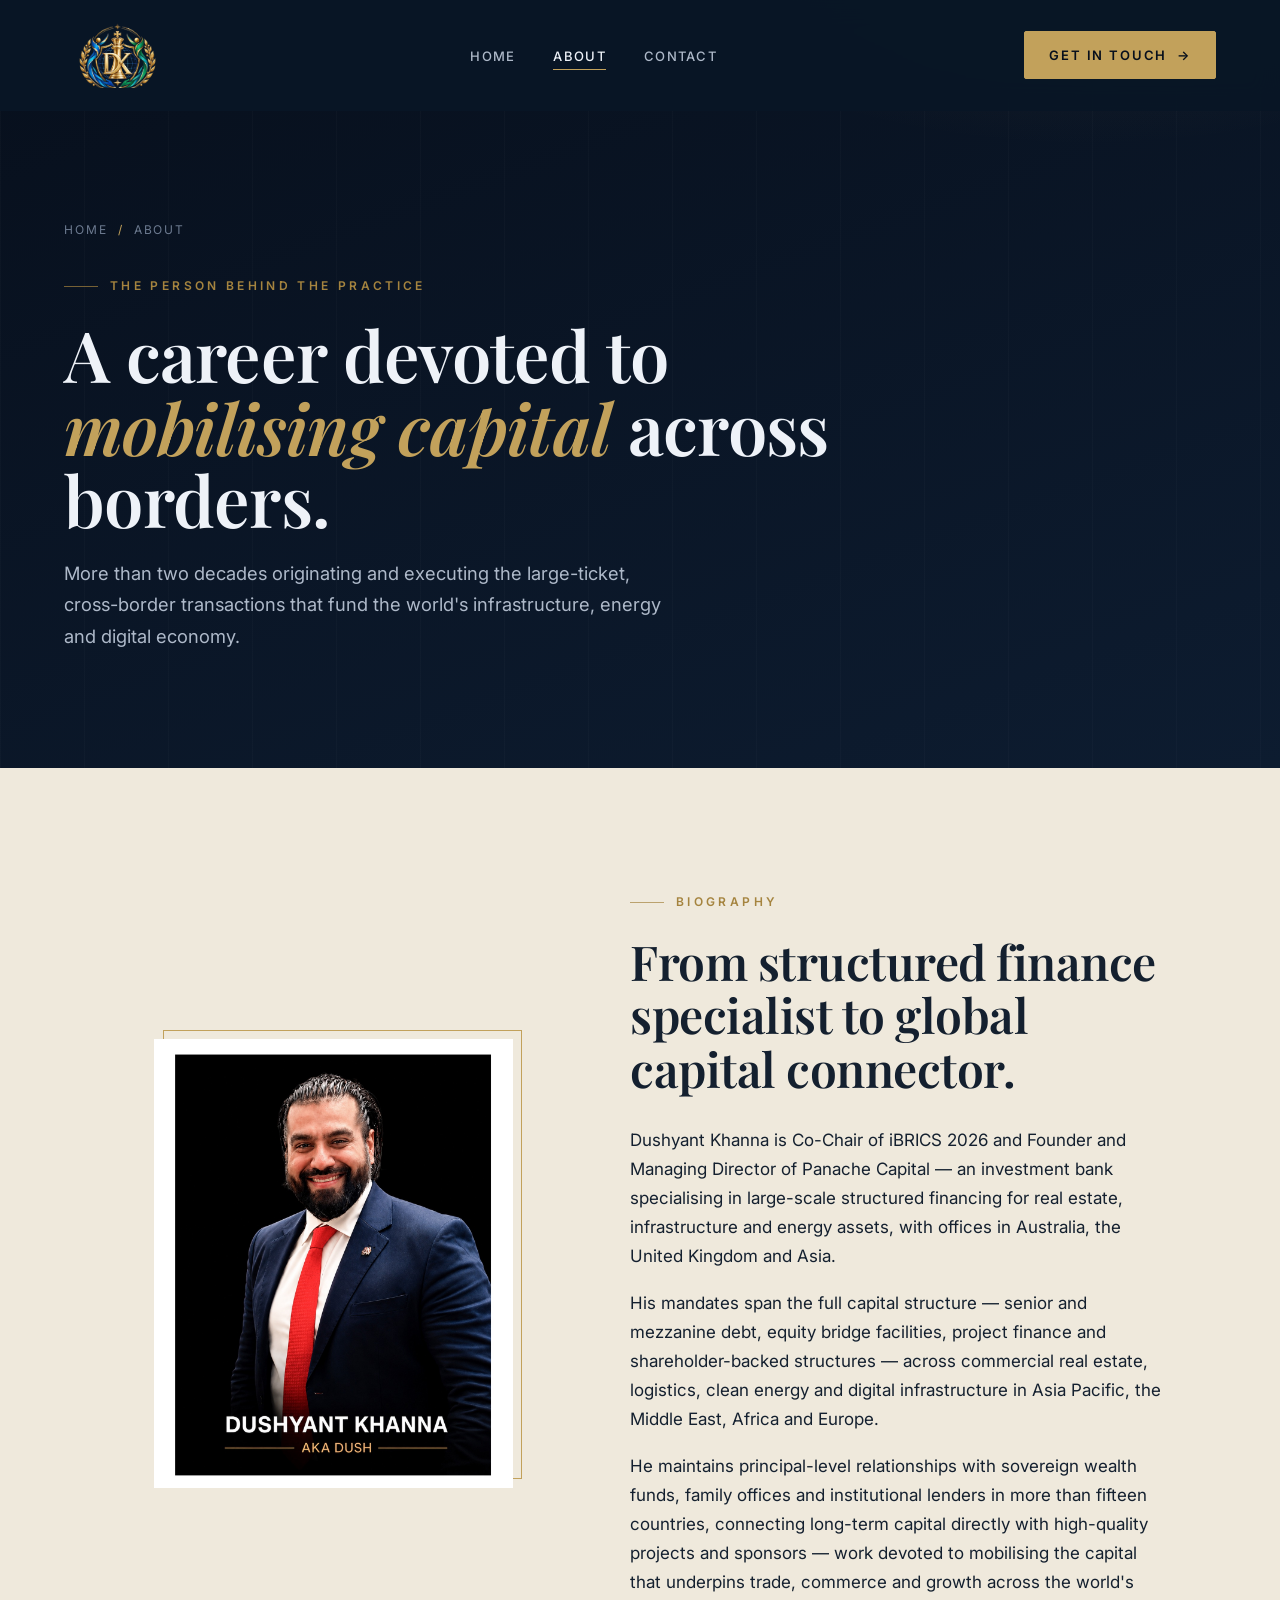
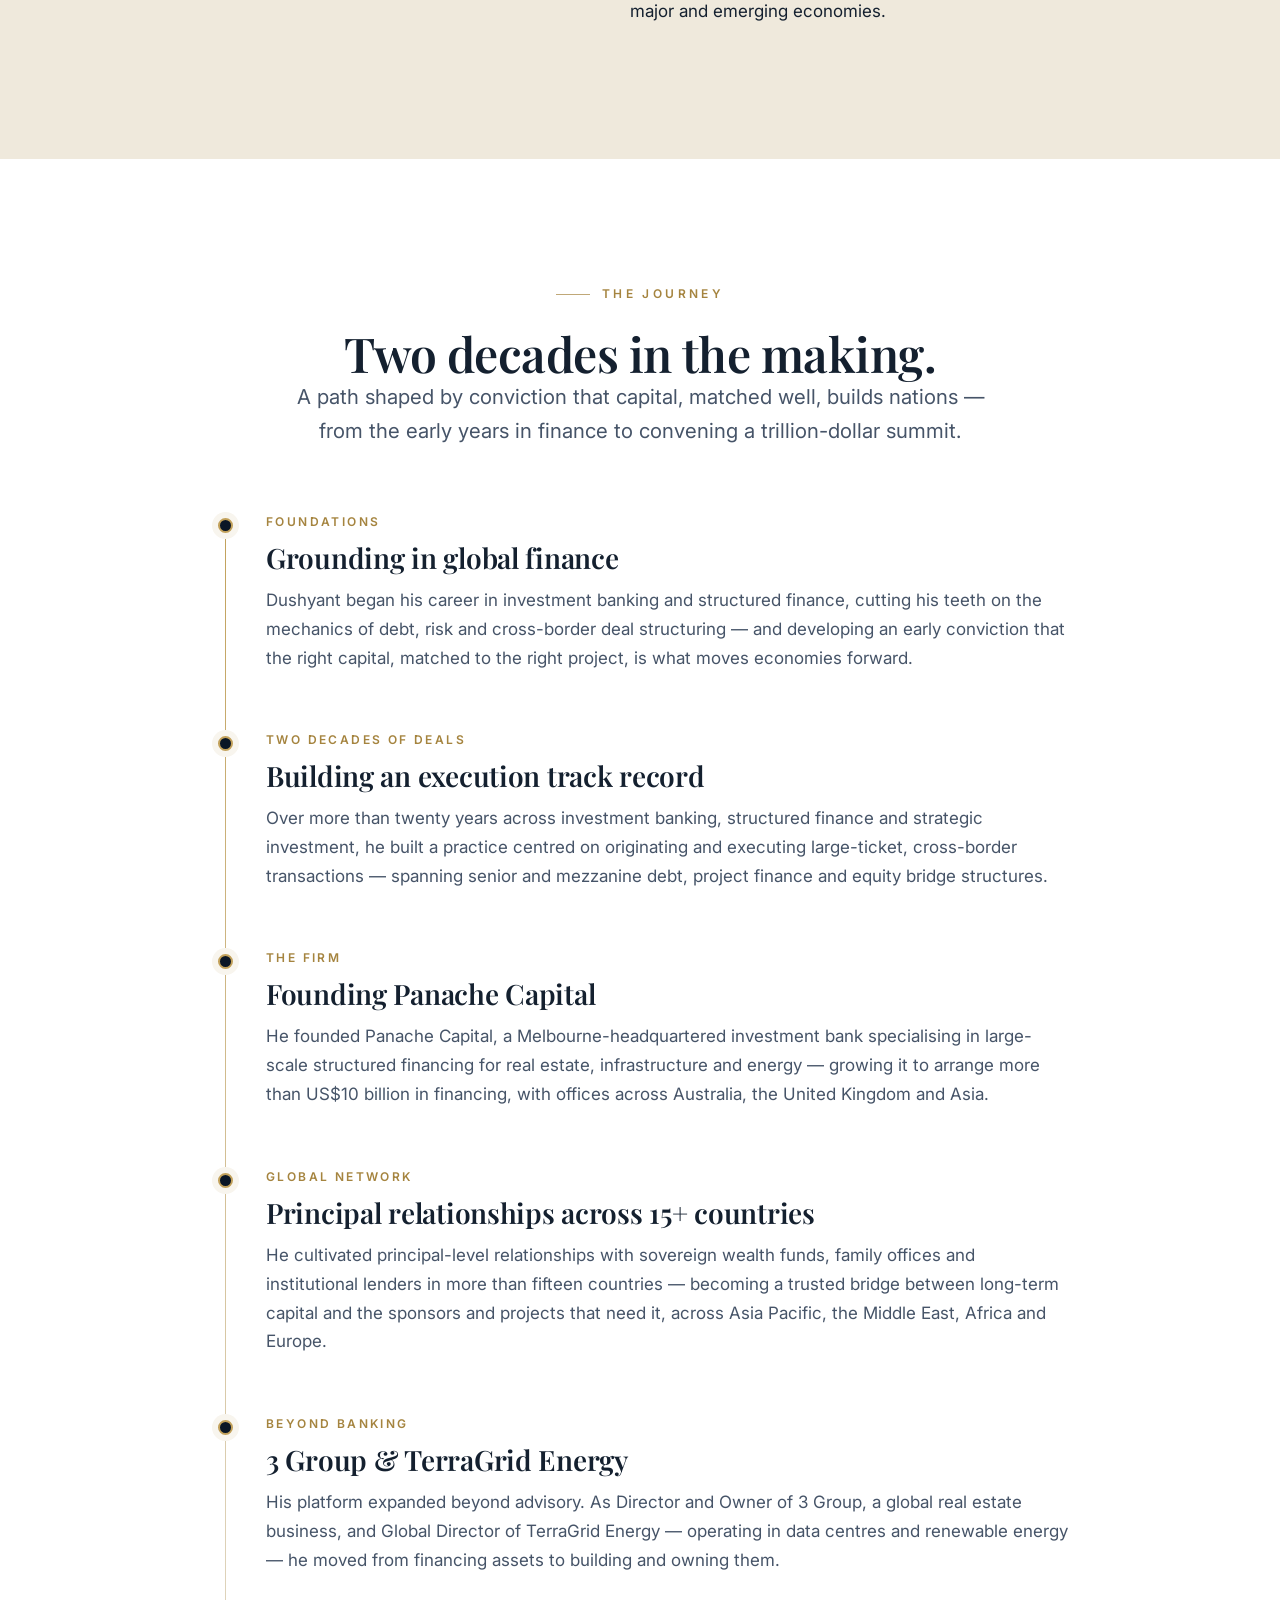
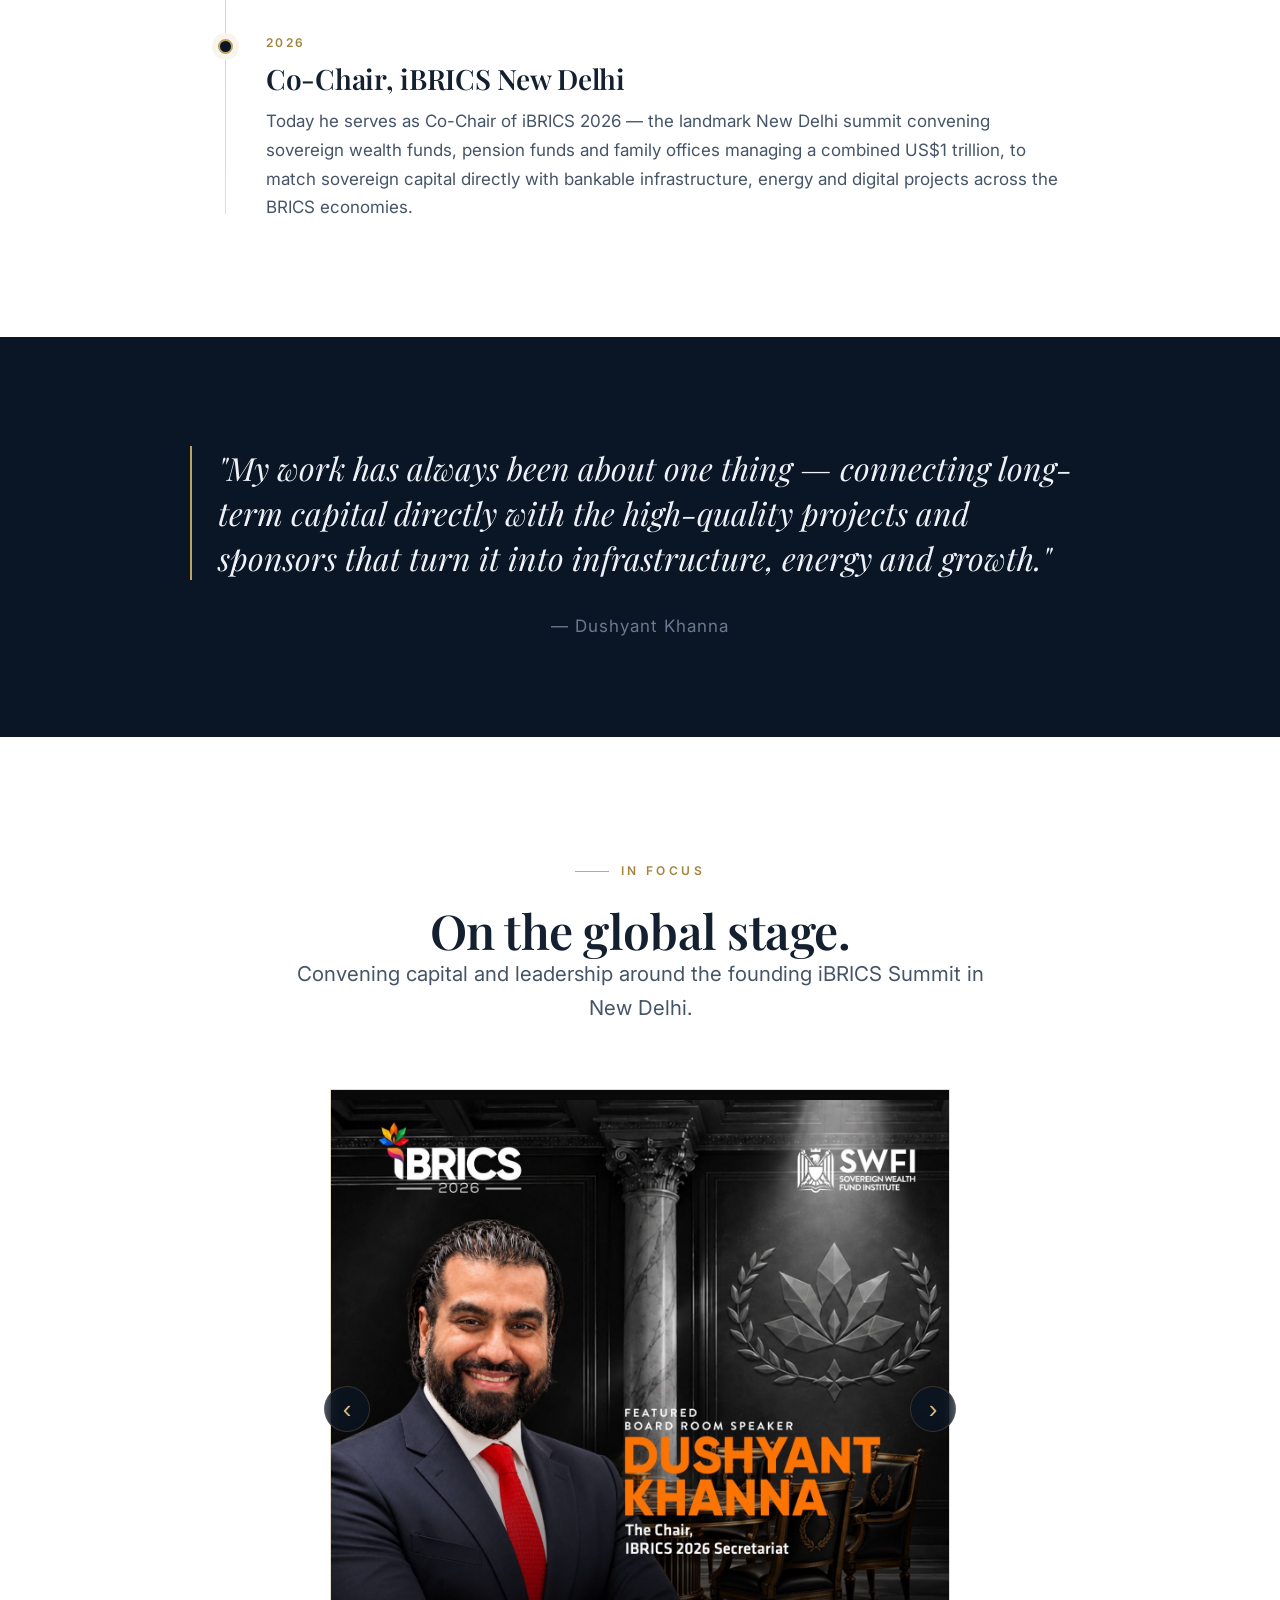
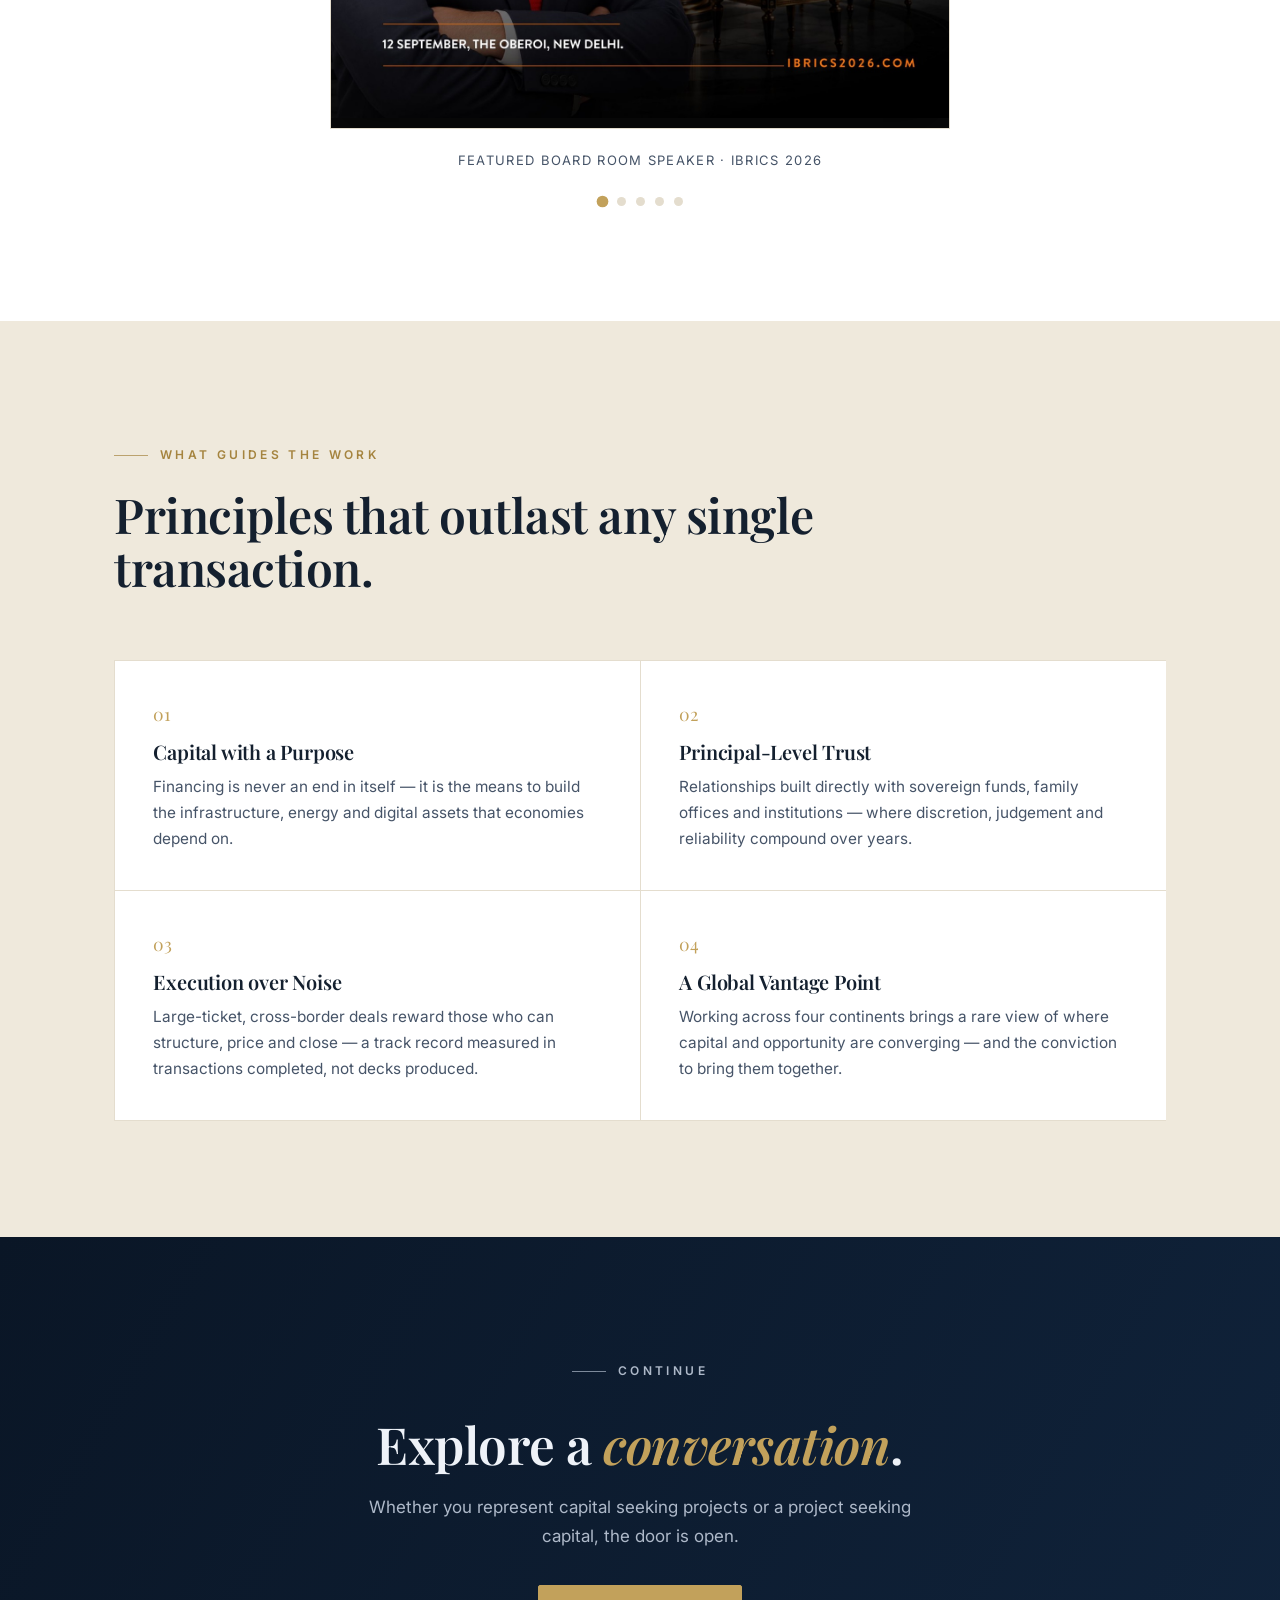
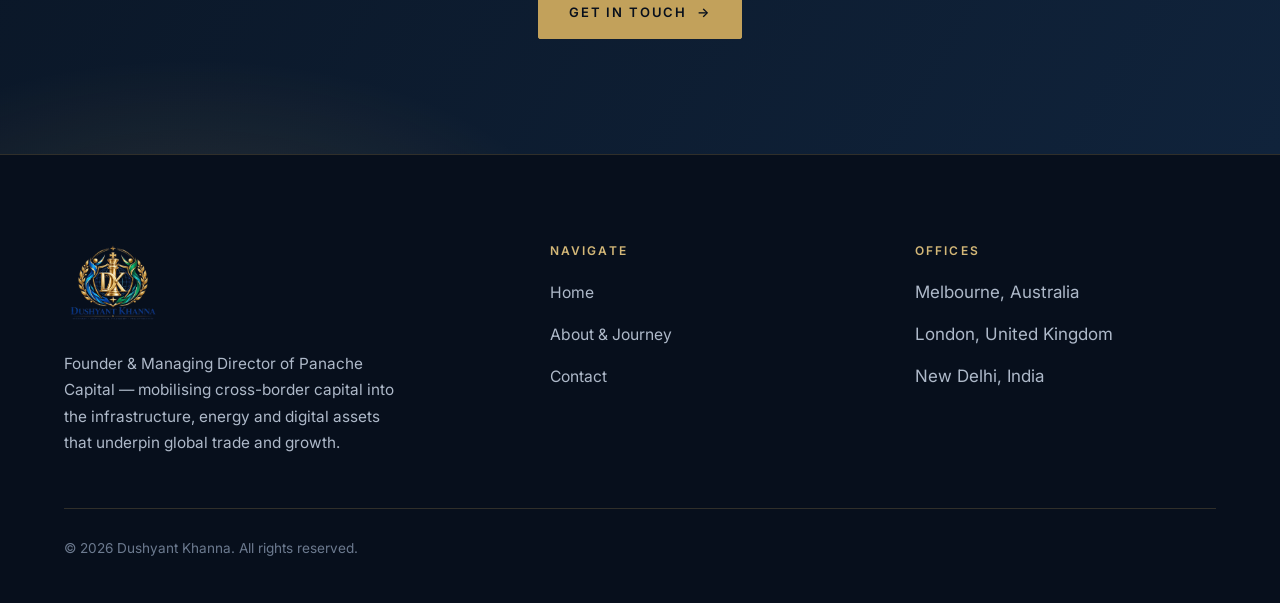
==== commit 7cef806c: "Fix navbar logo crop so nothing is cut Use a fixed aspect-ratio crop that shows the full crest (crow" ====
--- a/about.html
+++ b/about.html
@@ -51,7 +51,7 @@
   <link rel="preconnect" href="https://fonts.googleapis.com" />
   <link rel="preconnect" href="https://fonts.gstatic.com" crossorigin />
   <link href="https://fonts.googleapis.com/css2?family=Playfair+Display:ital,wght@0,500;0,600;0,700;1,500;1,600&family=Inter:wght@400;500;600&display=swap" rel="stylesheet" />
-  <link rel="stylesheet" href="css/styles.css?v=7" />
+  <link rel="stylesheet" href="css/styles.css?v=8" />
 </head>
 <body>
 
--- a/css/styles.css
+++ b/css/styles.css
@@ -279,10 +279,11 @@
 .brand__logo { height: clamp(50px, 6.2vw, 68px); width: auto; display: block; }
 /* Header shows a crest-focused crop of the logo (name/tagline trimmed) for prominence */
 .site-header .brand__logo {
-  width: clamp(90px, 9vw, 110px);
-  height: clamp(52px, 5.4vw, 64px);
+  height: clamp(54px, 5.6vw, 66px);
+  aspect-ratio: 1.62 / 1;
+  width: auto;
   object-fit: cover;
-  object-position: 50% 2%;
+  object-position: 50% 0%;
 }
 .footer-brand .brand__logo { height: 78px; }
 .brand__text { display: flex; flex-direction: column; line-height: 1.1; }
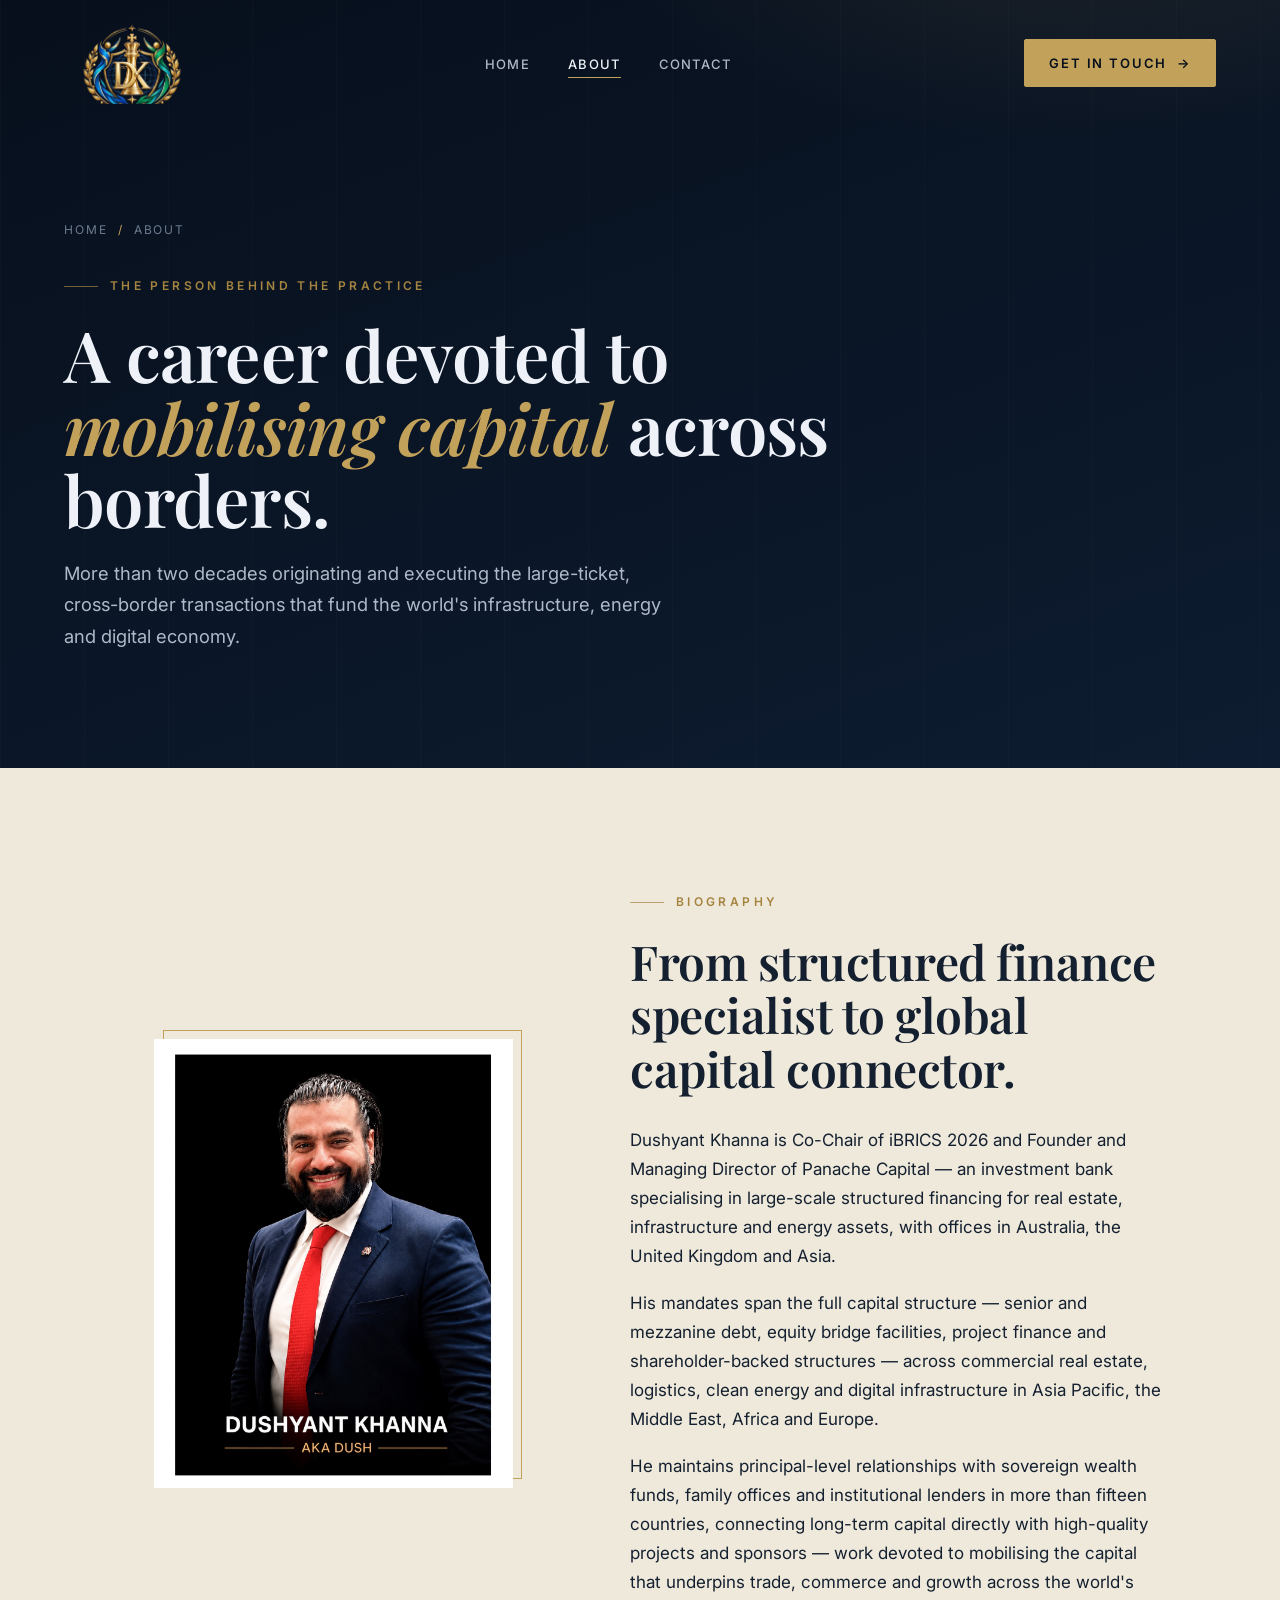
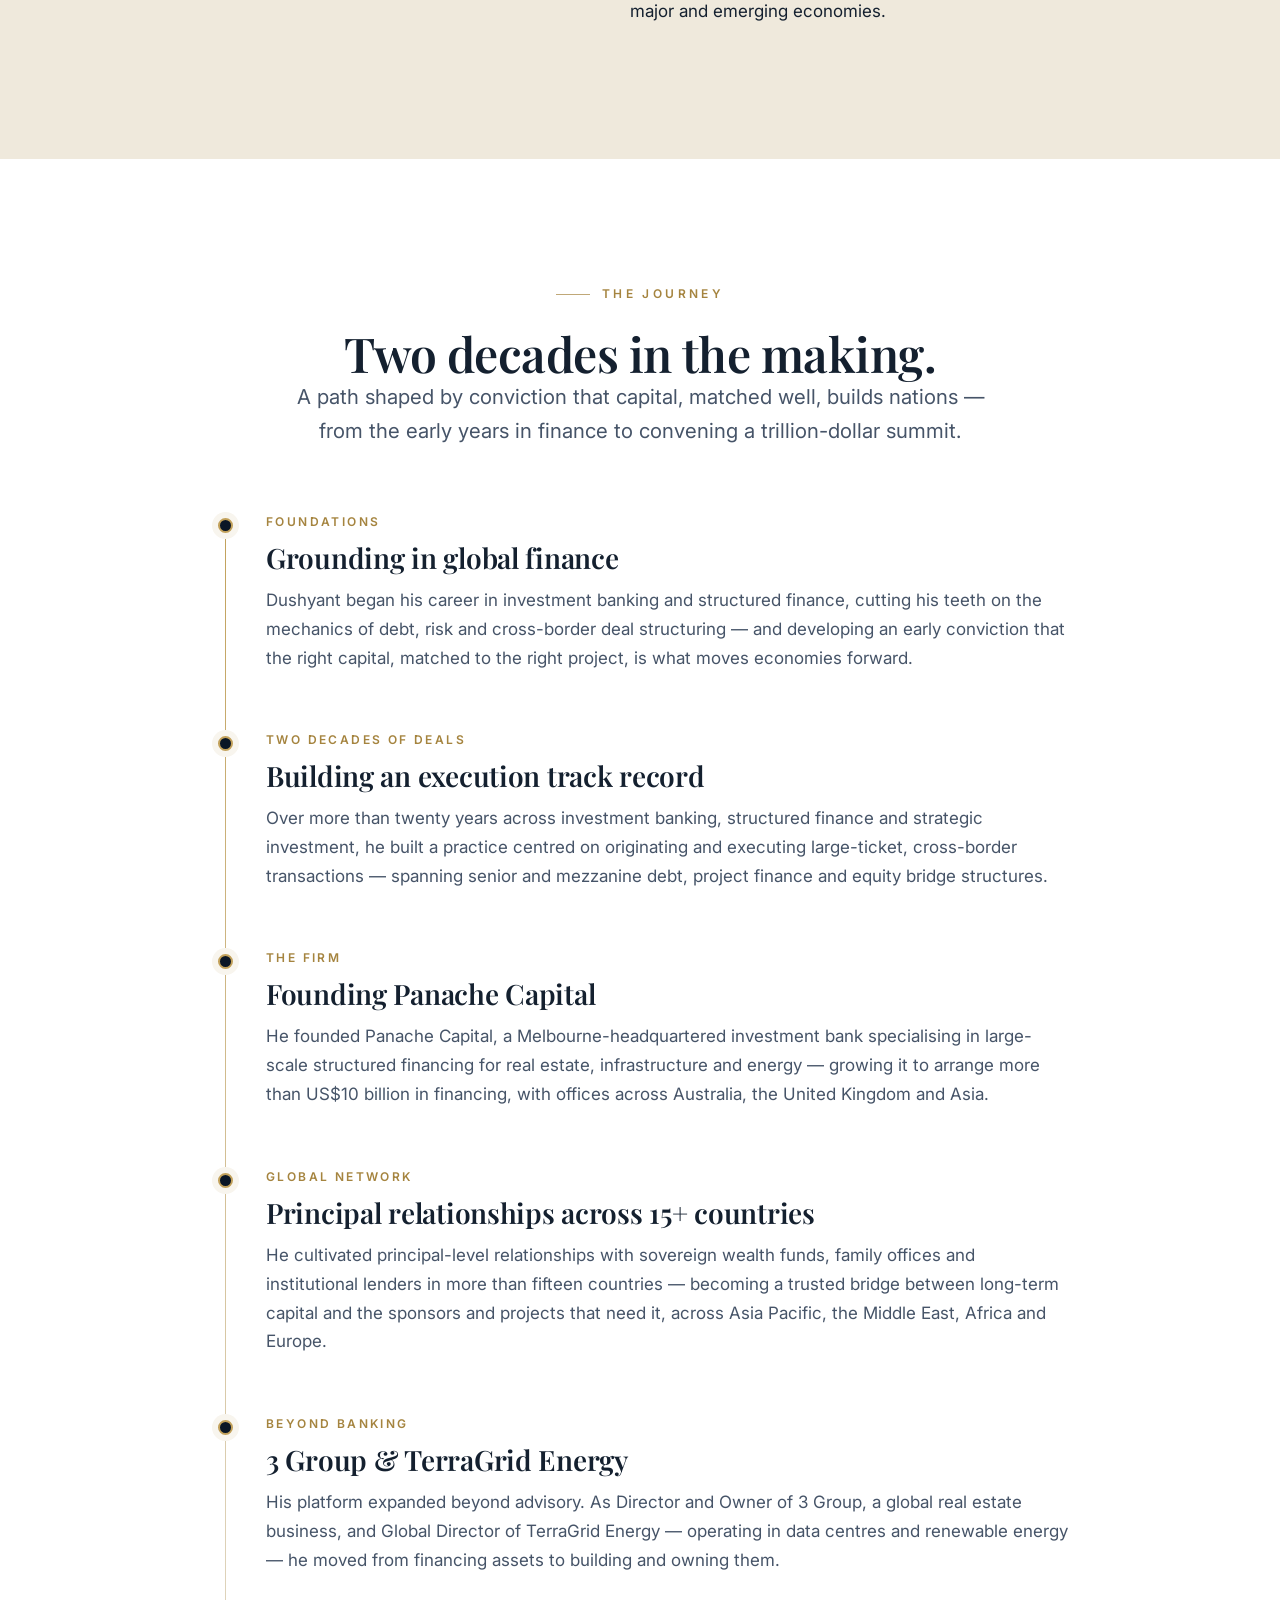
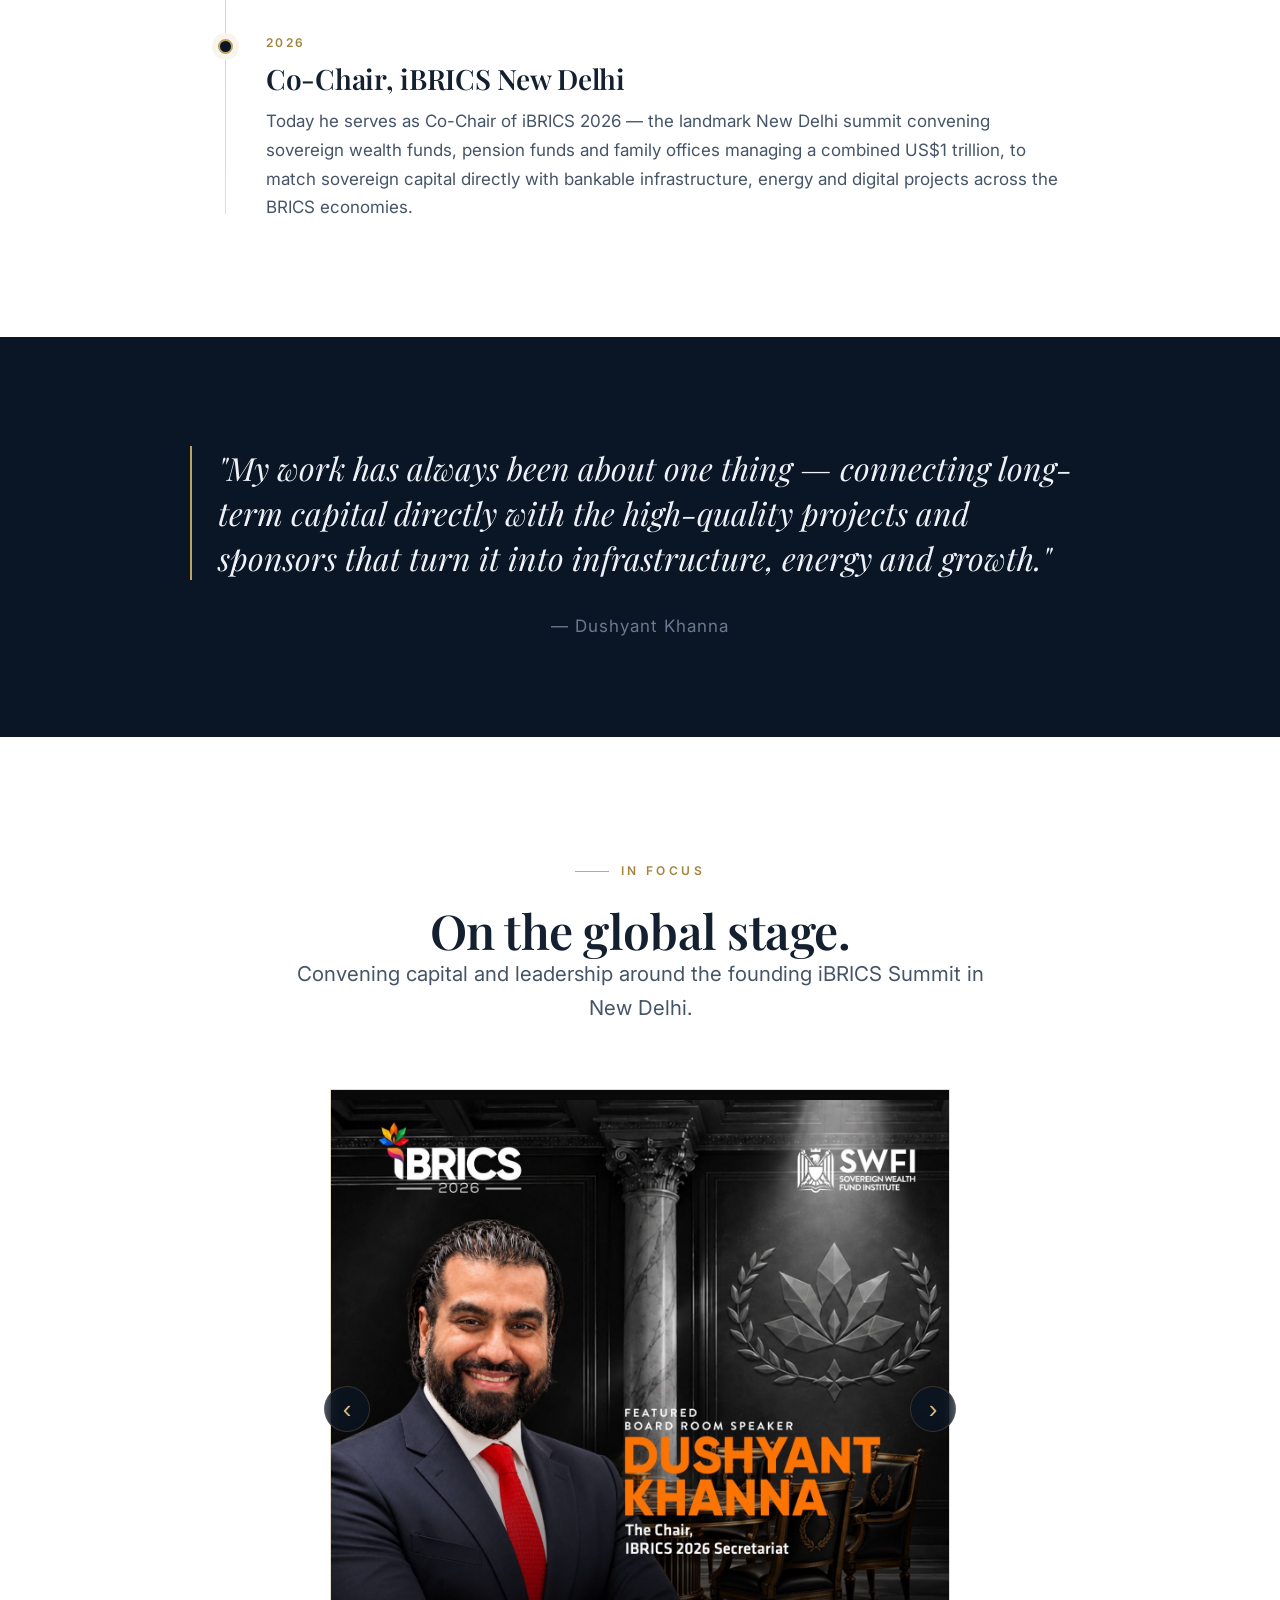
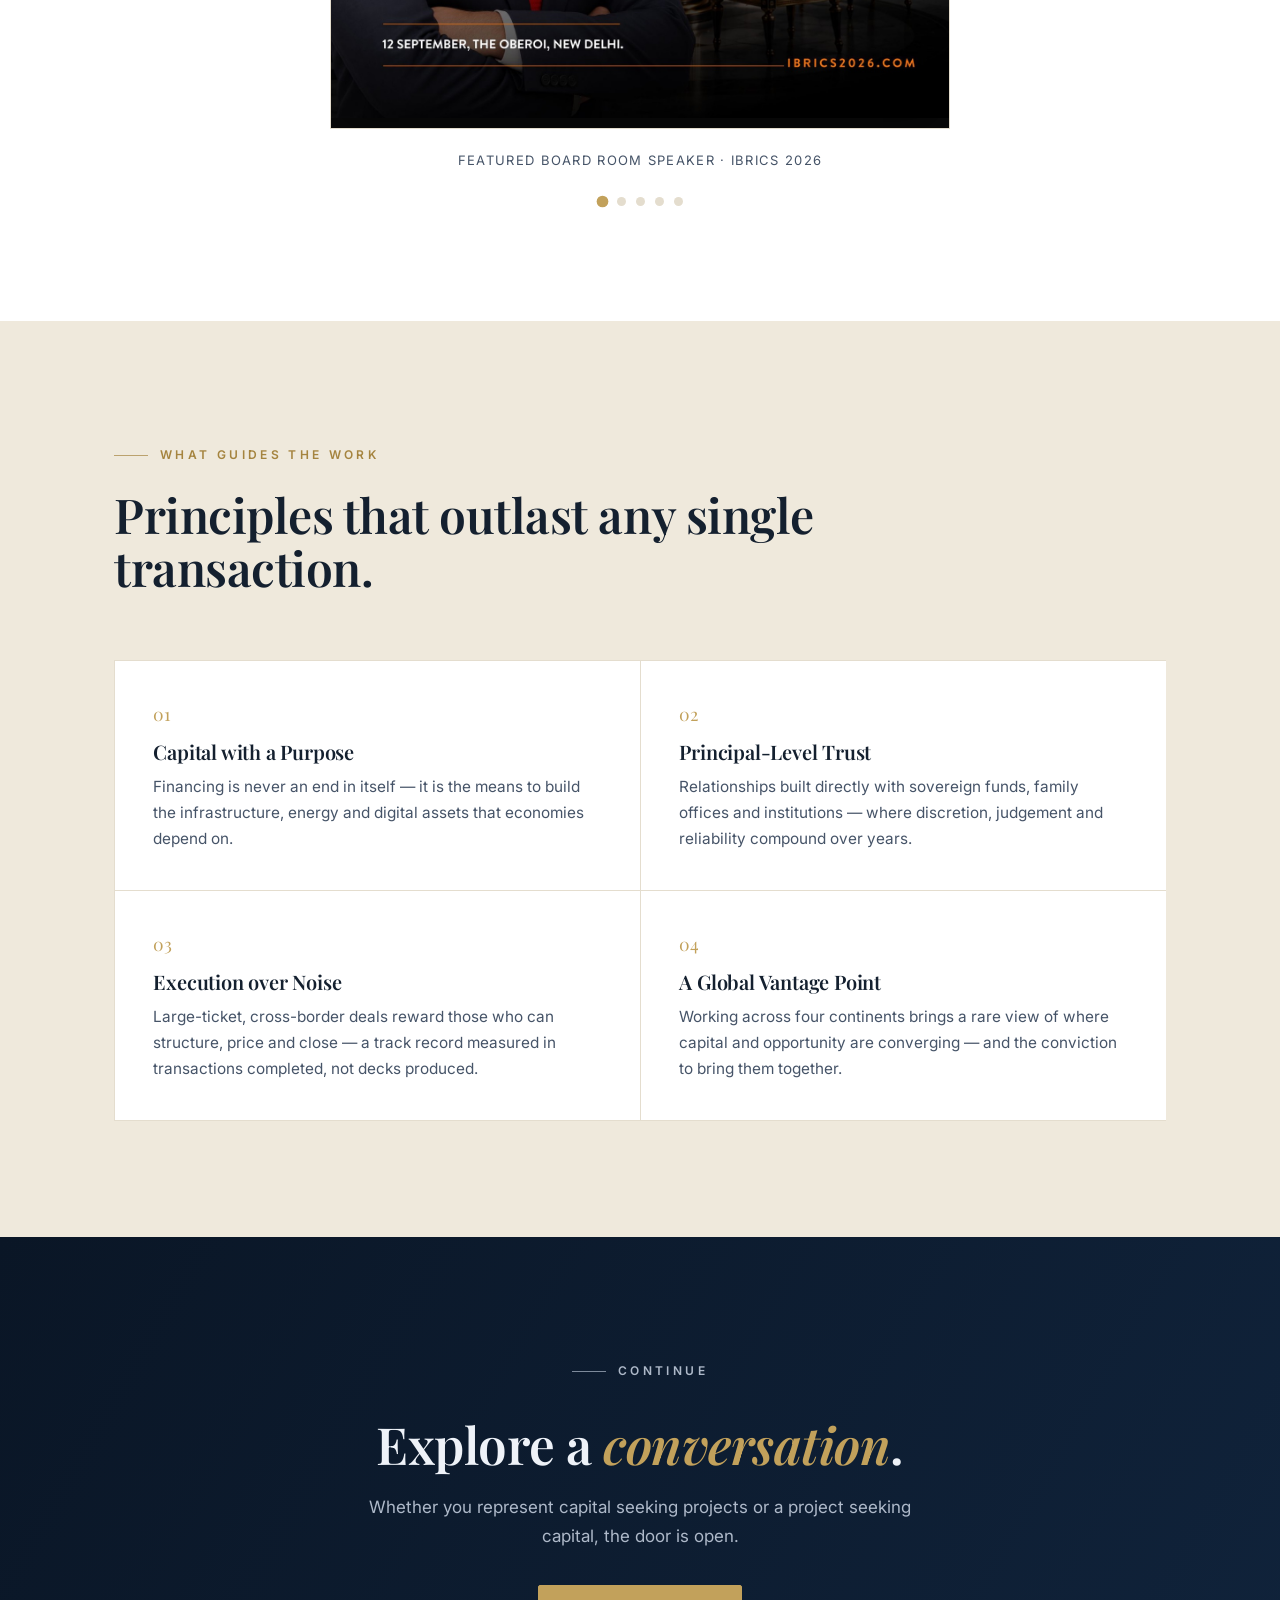
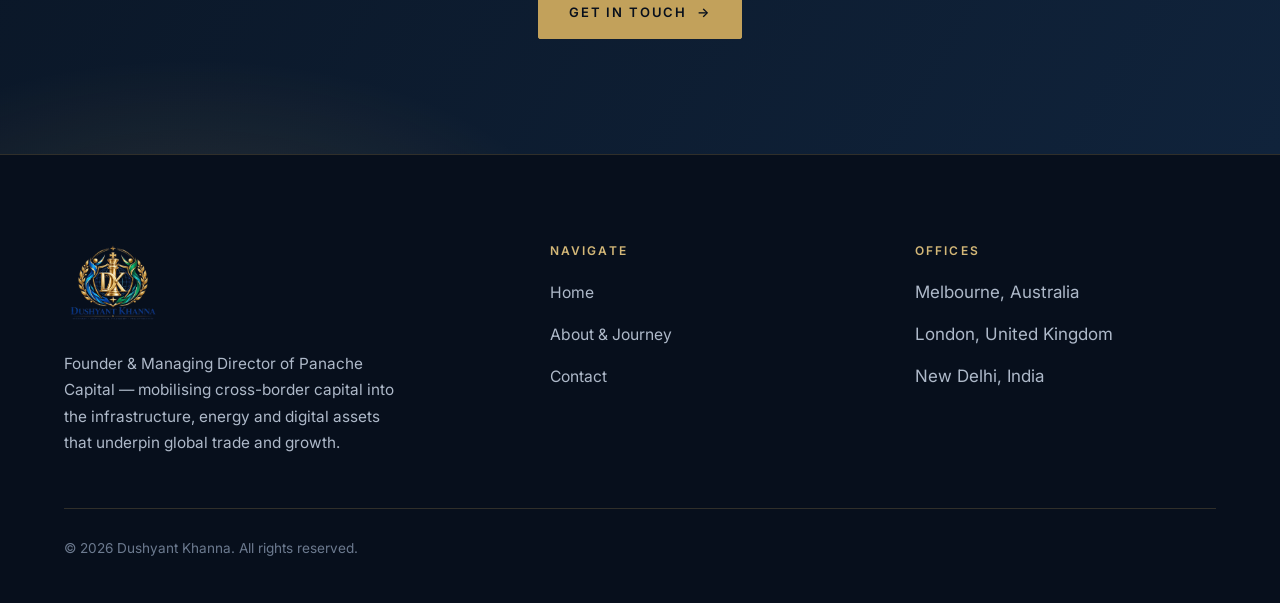
==== commit 246bec23: "Seamless transparent navbar on interior pages; bigger clean crest logo - Remove solid header bg on a" ====
--- a/about.html
+++ b/about.html
@@ -51,12 +51,12 @@
   <link rel="preconnect" href="https://fonts.googleapis.com" />
   <link rel="preconnect" href="https://fonts.gstatic.com" crossorigin />
   <link href="https://fonts.googleapis.com/css2?family=Playfair+Display:ital,wght@0,500;0,600;0,700;1,500;1,600&family=Inter:wght@400;500;600&display=swap" rel="stylesheet" />
-  <link rel="stylesheet" href="css/styles.css?v=8" />
+  <link rel="stylesheet" href="css/styles.css?v=9" />
 </head>
 <body>
 
   <!-- ==================  HEADER  ================== -->
-  <header class="site-header site-header--solid">
+  <header class="site-header">
     <div class="container container--wide">
       <nav class="nav" aria-label="Primary">
         <a class="brand" href="index.html" aria-label="Dushyant Khanna — home">
--- a/css/styles.css
+++ b/css/styles.css
@@ -279,8 +279,8 @@
 .brand__logo { height: clamp(50px, 6.2vw, 68px); width: auto; display: block; }
 /* Header shows a crest-focused crop of the logo (name/tagline trimmed) for prominence */
 .site-header .brand__logo {
-  height: clamp(54px, 5.6vw, 66px);
-  aspect-ratio: 1.62 / 1;
+  height: clamp(64px, 6.6vw, 82px);
+  aspect-ratio: 1.66 / 1;
   width: auto;
   object-fit: cover;
   object-position: 50% 0%;
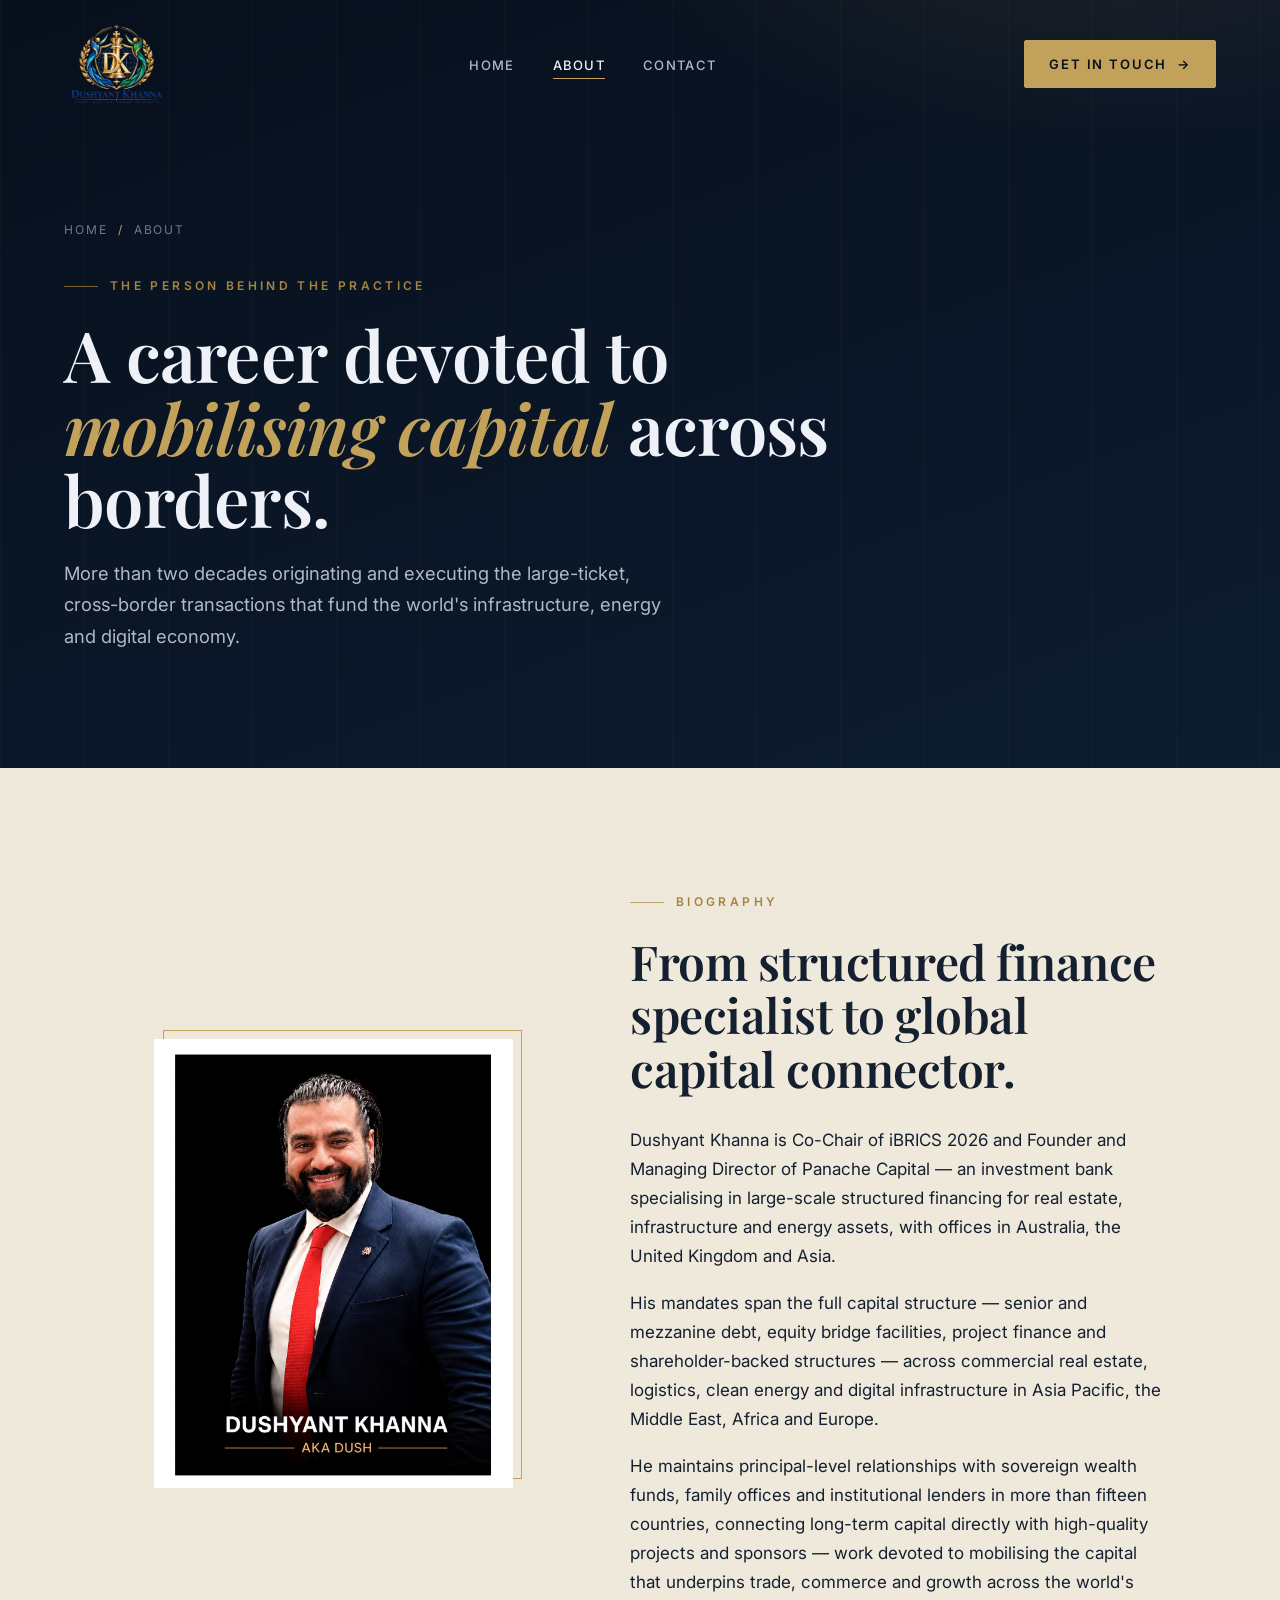
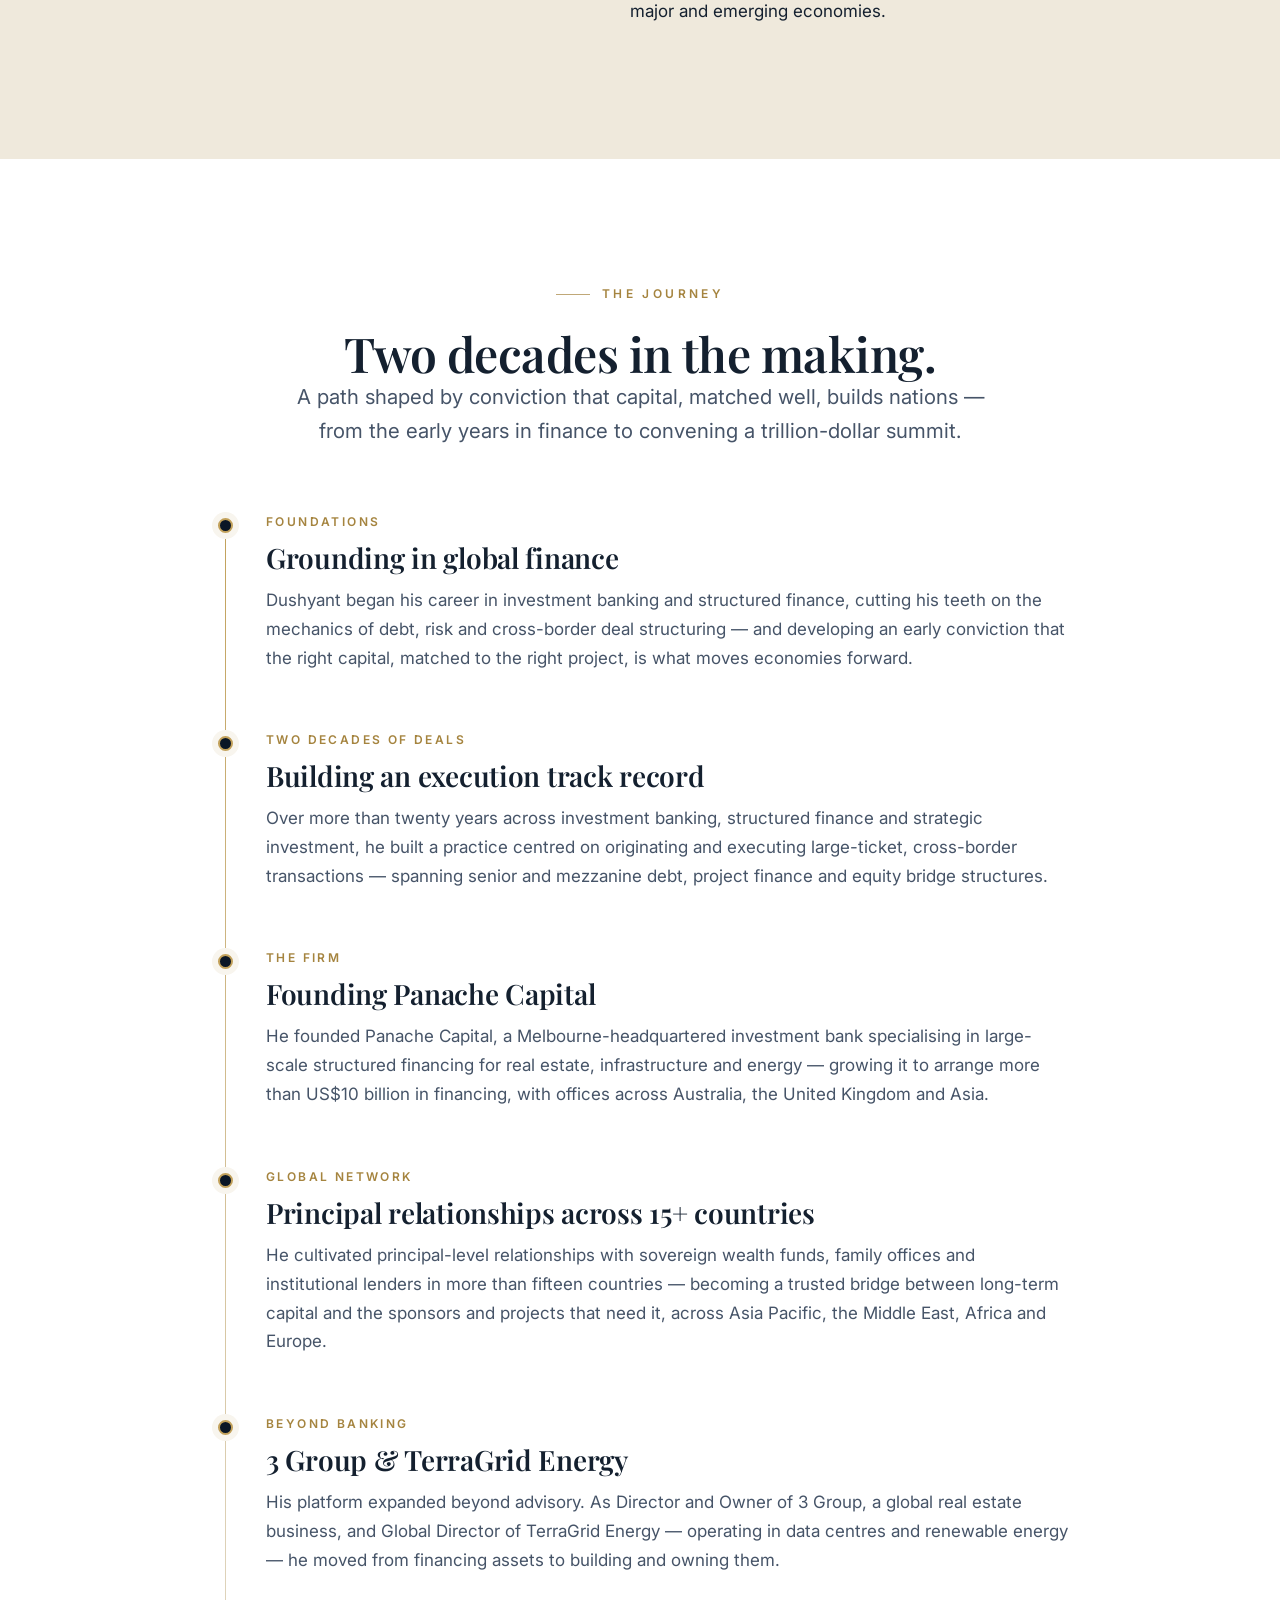
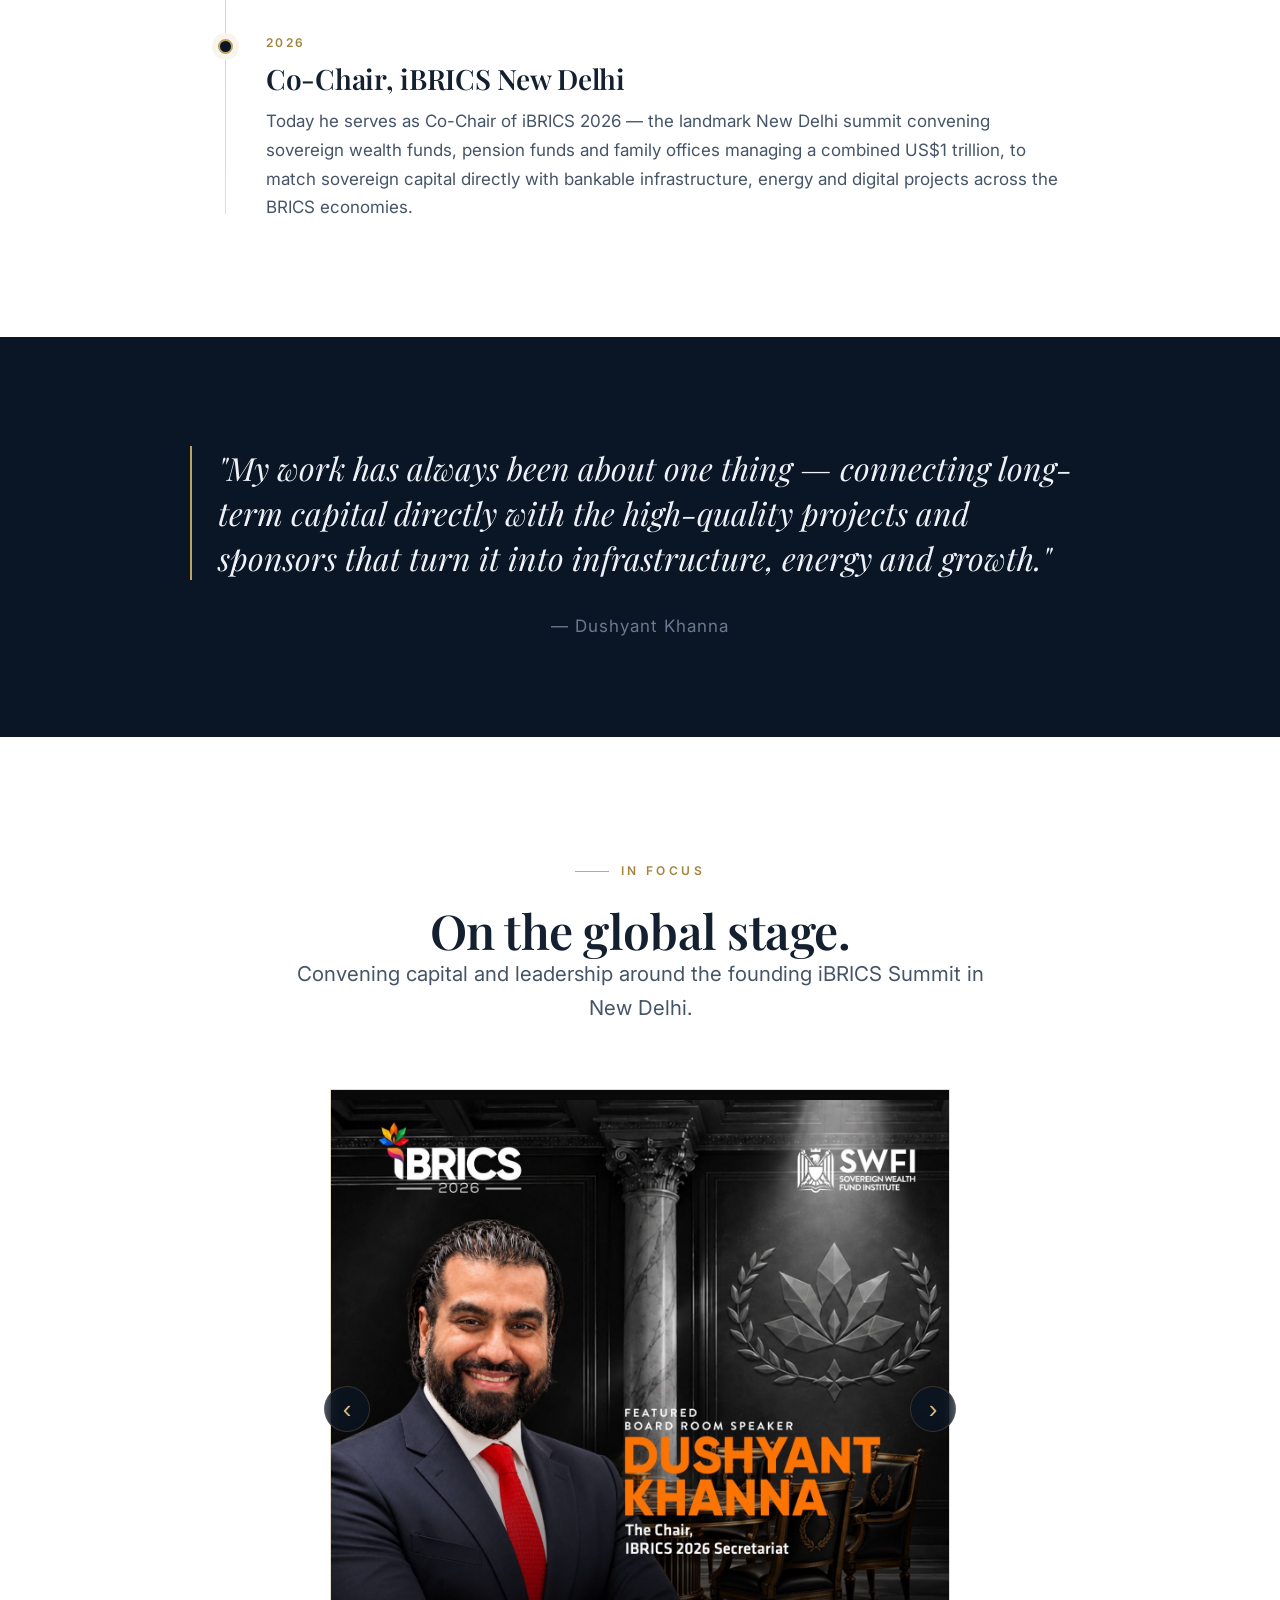
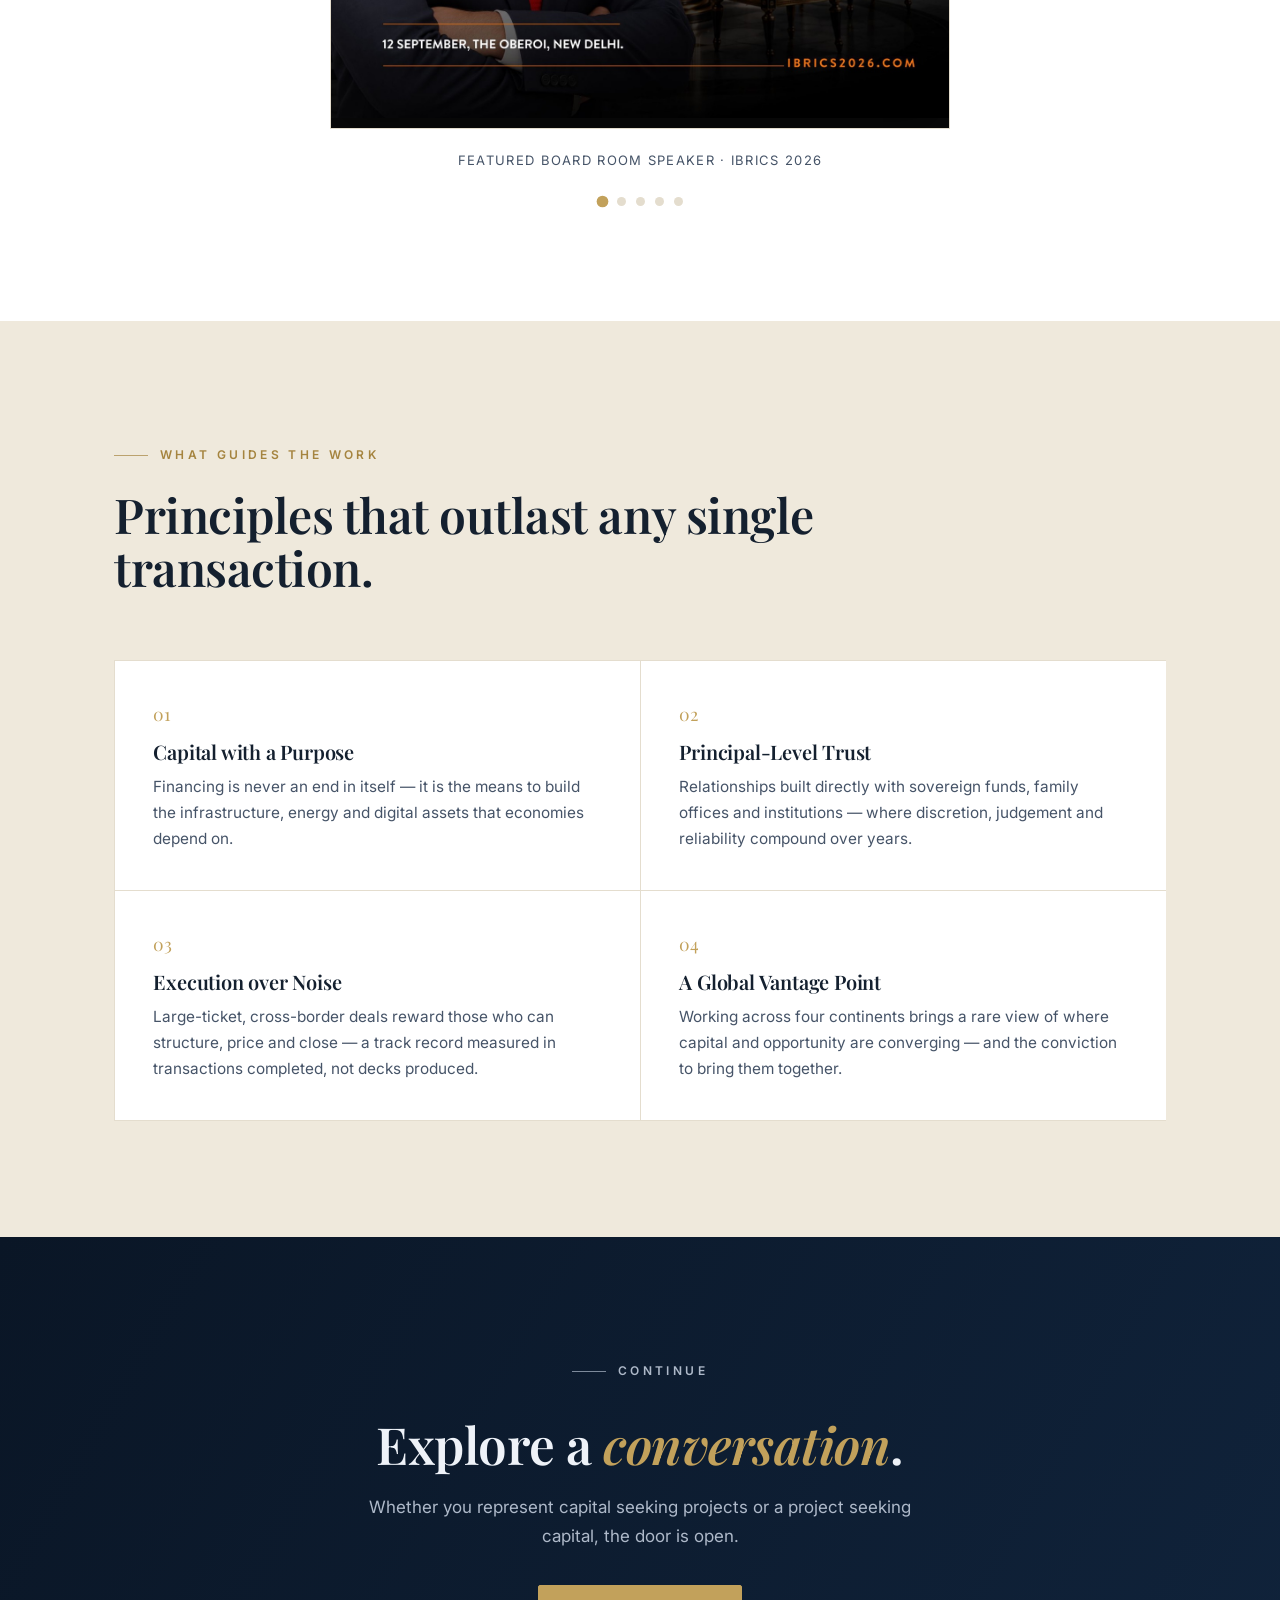
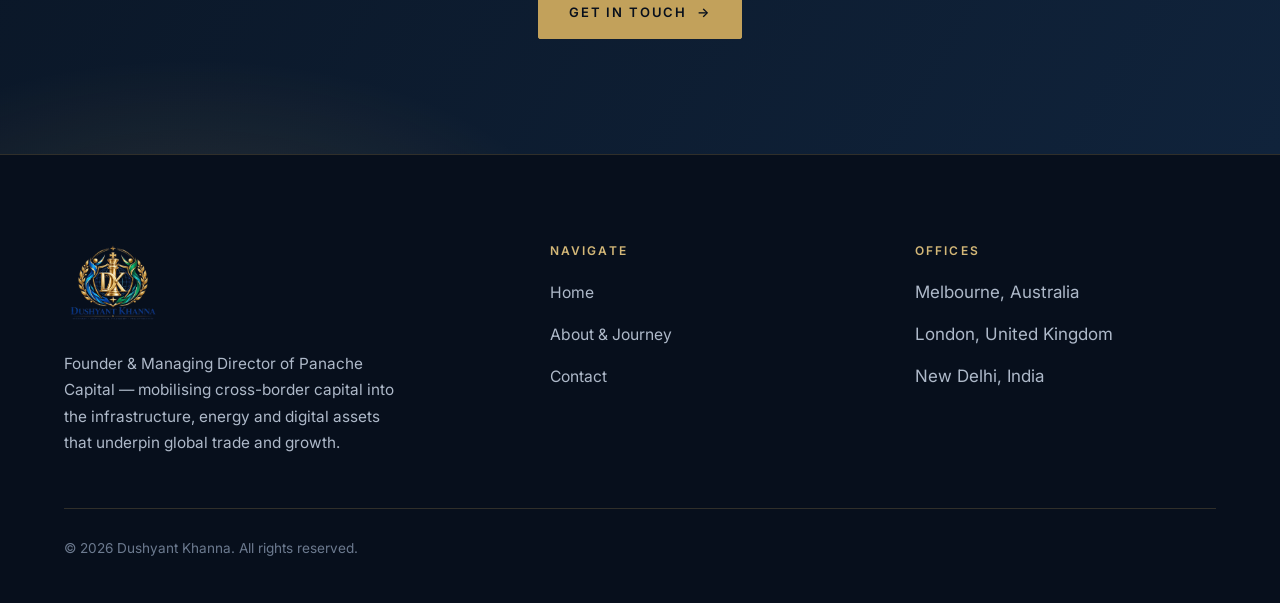
==== commit 9ee47070: "Show full uncropped navbar logo (never cut), bigger Drop the crest crop entirely — display the compl" ====
--- a/about.html
+++ b/about.html
@@ -51,7 +51,7 @@
   <link rel="preconnect" href="https://fonts.googleapis.com" />
   <link rel="preconnect" href="https://fonts.gstatic.com" crossorigin />
   <link href="https://fonts.googleapis.com/css2?family=Playfair+Display:ital,wght@0,500;0,600;0,700;1,500;1,600&family=Inter:wght@400;500;600&display=swap" rel="stylesheet" />
-  <link rel="stylesheet" href="css/styles.css?v=9" />
+  <link rel="stylesheet" href="css/styles.css?v=10" />
 </head>
 <body>
 
--- a/css/styles.css
+++ b/css/styles.css
@@ -279,11 +279,8 @@
 .brand__logo { height: clamp(50px, 6.2vw, 68px); width: auto; display: block; }
 /* Header shows a crest-focused crop of the logo (name/tagline trimmed) for prominence */
 .site-header .brand__logo {
-  height: clamp(64px, 6.6vw, 82px);
-  aspect-ratio: 1.66 / 1;
+  height: clamp(64px, 6.8vw, 84px);
   width: auto;
-  object-fit: cover;
-  object-position: 50% 0%;
 }
 .footer-brand .brand__logo { height: 78px; }
 .brand__text { display: flex; flex-direction: column; line-height: 1.1; }
